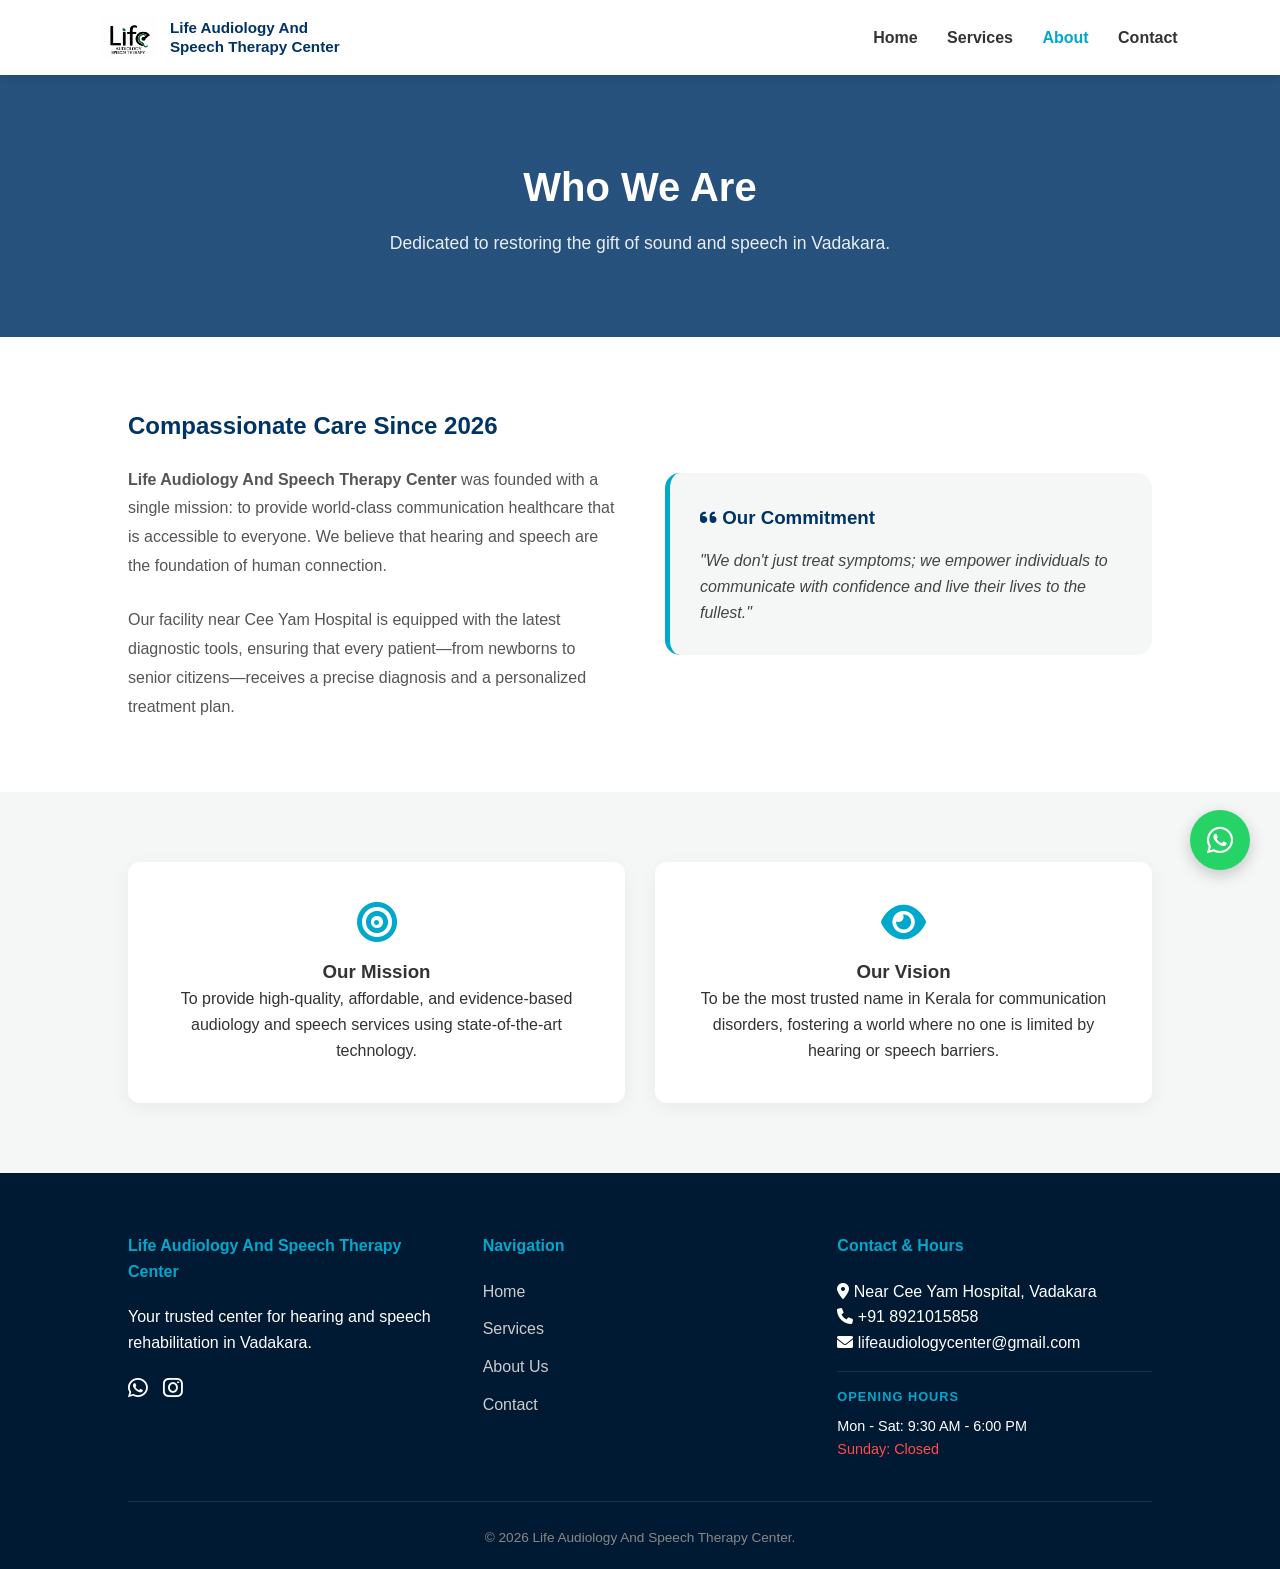
==== about.html @ 8e0909a3 "Update about.html" ====
<!DOCTYPE html>
<html lang="en">
<head>
    <meta charset="UTF-8">
    <meta name="viewport" content="width=device-width, initial-scale=1.0">
    <title>About Us | Life Audiology And Speech Therapy Center</title>
    
    <link rel="icon" type="image/png" href="favicon.png">
    <link rel="stylesheet" href="style.css">
    <link href="https://unpkg.com/aos@2.3.1/dist/aos.css" rel="stylesheet">
    <link rel="stylesheet" href="https://cdnjs.cloudflare.com/ajax/libs/font-awesome/6.0.0/css/all.min.css">
</head>
<body>

<nav>
    <a href="index.html" class="nav-logo">
        <img src="logo.png" alt="Logo" style="height: 45px;" onerror="this.style.display='none'">
        <span class="logo-text">Life Audiology And<br>Speech Therapy Center</span>
    </a>

    <!-- FIXED: Added Mobile Menu Toggle -->
    <div class="menu-toggle" id="mobile-menu">
        <i class="fas fa-bars"></i>
    </div>

    <!-- FIXED: Added id="nav-list" -->
    <div class="nav-links" id="nav-list">
        <a href="index.html">Home</a>
        <a href="services.html">Services</a>
        <a href="about.html" style="color:var(--secondary)">About</a>
        <a href="contact.html">Contact</a>
    </div>
</nav>

<!-- HERO HEADER -->
<header style="background: linear-gradient(rgba(0,51,102,0.85), rgba(0,51,102,0.85)), url('https://images.unsplash.com/photo-1579684385127-1ef15d508118?auto=format&fit=crop&q=80&w=1500'); background-size: cover; background-position: center; padding: 80px 10%; text-align: center; color: white;">
    <h1 data-aos="fade-down" style="font-size: 2.5rem; margin-bottom: 10px;">Who We Are</h1>
    <p data-aos="fade-up" style="opacity: 0.9; font-size: 1.1rem;">Dedicated to restoring the gift of sound and speech in Vadakara.</p>
</header>

<!-- OUR STORY SECTION -->
<section style="background: var(--white);">
    <div class="grid" style="align-items: center; gap: 50px;">
        <div data-aos="fade-right">
            <h2 style="color: var(--primary); margin-bottom: 20px;">Compassionate Care Since 2026</h2>
            <p style="line-height: 1.8; color: #555;"><strong>Life Audiology And Speech Therapy Center</strong> was founded with a single mission: to provide world-class communication healthcare that is accessible to everyone. We believe that hearing and speech are the foundation of human connection.</p>
            <br>
            <p style="line-height: 1.8; color: #555;">Our facility near Cee Yam Hospital is equipped with the latest diagnostic tools, ensuring that every patient—from newborns to senior citizens—receives a precise diagnosis and a personalized treatment plan.</p>
        </div>
        <div data-aos="fade-left" style="background: var(--light-bg); padding: 30px; border-radius: 15px; border-left: 5px solid var(--secondary);">
            <h3 style="margin-bottom: 15px; color: var(--primary);"><i class="fas fa-quote-left"></i> Our Commitment</h3>
            <p style="font-style: italic; color: #444;">"We don't just treat symptoms; we empower individuals to communicate with confidence and live their lives to the fullest."</p>
        </div>
    </div>
</section>

<!-- MISSION & VISION SECTION -->
<section style="background: var(--light-bg);">
    <div class="grid">
        <div class="card" data-aos="zoom-in" style="background: white;">
            <i class="fas fa-bullseye" style="font-size: 2.5rem; color: var(--secondary); margin-bottom: 15px;"></i>
            <h3>Our Mission</h3>
            <p>To provide high-quality, affordable, and evidence-based audiology and speech services using state-of-the-art technology.</p>
        </div>
        <div class="card" data-aos="zoom-in" data-aos-delay="200" style="background: white;">
            <i class="fas fa-eye" style="font-size: 2.5rem; color: var(--secondary); margin-bottom: 15px;"></i>
            <h3>Our Vision</h3>
            <p>To be the most trusted name in Kerala for communication disorders, fostering a world where no one is limited by hearing or speech barriers.</p>
        </div>
    </div>
</section>

<!-- THE UNIFIED FOOTER -->
<footer class="main-footer">
    <div class="footer-grid">
        <div class="footer-col">
            <h4>Life Audiology And Speech Therapy Center</h4>
            <p>Your trusted center for hearing and speech rehabilitation in Vadakara.</p>
            <div style="margin-top: 15px; display: flex; gap: 15px;">
                <a href="https://wa.me/918921015858" target="_blank" style="color:white; font-size: 1.4rem;"><i class="fab fa-whatsapp"></i></a>
                <a href="#" target="_blank" style="color:white; font-size: 1.4rem;"><i class="fab fa-instagram"></i></a>
            </div>
        </div>

        <div class="footer-col">
            <h4>Navigation</h4>
            <ul>
                <li><a href="index.html">Home</a></li>
                <li><a href="services.html">Services</a></li>
                <li><a href="about.html">About Us</a></li>
                <li><a href="contact.html">Contact</a></li>
            </ul>
        </div>

        <div class="footer-col">
            <h4>Contact & Hours</h4>
            <p><i class="fas fa-map-marker-alt"></i> Near Cee Yam Hospital, Vadakara</p>
            <!-- FIXED: Clickable Phone and Email -->
            <p><i class="fas fa-phone"></i> <a href="tel:+918921015858" style="color:inherit; text-decoration:none;">+91 8921015858</a></p>
            <p><i class="fas fa-envelope"></i> <a href="mailto:lifeaudiologycenter@gmail.com" style="color:inherit; text-decoration:none;">lifeaudiologycenter@gmail.com</a></p>
            
            <div style="margin-top: 15px; padding-top: 15px; border-top: 1px solid rgba(255,255,255,0.1);">
                <h5 style="color: var(--secondary); margin-bottom: 8px; text-transform: uppercase; font-size: 0.8rem; letter-spacing: 1px;">Opening Hours</h5>
                <p style="font-size: 0.9rem;">Mon - Sat: 9:30 AM - 6:00 PM</p>
                <p style="font-size: 0.9rem; color: #ff4d4d;">Sunday: Closed</p>
            </div>
        </div>
    </div>
    <div class="footer-bottom">
        <p>&copy; 2026 Life Audiology And Speech Therapy Center.</p>
    </div>
</footer>

<a href="https://wa.me/918921015858?text=Hello%20Life%20Audiology%2C%20I%20have%20a%20enquiry%20regarding%20your%20services%20in%20Vadakara.%20%E0%B4%B8%E0%B4%B9%E0%B4%BE%E0%B4%AF%E0%B4%82%20%E0%B4%B5%E0%B5%87%E0%B4%A3%E0%B4%AE%E0%B4%BE%E0%B4%AF%E0%B4%BF%E0%B4%B0%E0%B5%81%E0%B4%A8%E0%B5%8D%E0%B4%A8%E0%B5%81" class="wa-float" target="_blank">
    <i class="fab fa-whatsapp"></i>
</a>

<script src="https://unpkg.com/aos@2.3.1/dist/aos.js"></script>
<script>
    AOS.init({ duration: 1000, once: true });

    // MOBILE MENU SCRIPT
    const menuToggle = document.getElementById('mobile-menu');
    const navList = document.getElementById('nav-list');
    
    if(menuToggle) {
        menuToggle.addEventListener('click', () => {
            navList.classList.toggle('active');
            const icon = menuToggle.querySelector('i');
            icon.classList.toggle('fa-bars');
            icon.classList.toggle('fa-times');
        });
    }
</script>
</body>
</html>
---- style.css ----
/* --- VARIABLES --- */
:root {
    --primary: #003366;
    --secondary: #00a8cc;
    --accent: #25D366;
    --white: #ffffff;
    --text: #333;
    --light-bg: #f4f7f6;
}

/* --- RESET --- */
* { margin: 0; padding: 0; box-sizing: border-box; font-family: 'Segoe UI', sans-serif; }
body { color: var(--text); overflow-x: hidden; line-height: 1.6; }

/* --- NAVIGATION --- */
nav {
    display: flex;
    justify-content: space-between;
    align-items: center;
    padding: 15px 8%;
    background: white;
    position: sticky;
    top: 0;
    z-index: 1000;
    box-shadow: 0 2px 10px rgba(0,0,0,0.1);
}

.nav-logo {
    display: flex;
    align-items: center;
    gap: 12px;
    text-decoration: none !important; /* No underline */
    color: inherit;
}

.logo-text {
    color: var(--primary);
    font-weight: bold;
    font-size: 0.95rem;
    line-height: 1.2;
    text-decoration: none !important;
}

.nav-links a {
    text-decoration: none;
    color: var(--text);
    margin-left: 25px;
    font-weight: 600;
    transition: 0.3s;
}

.nav-links a:hover { color: var(--secondary); }

.menu-toggle { display: none; cursor: pointer; font-size: 1.5rem; color: var(--primary); }

/* --- TICKER --- */
.ticker-wrap { background: var(--primary); color: white; padding: 10px 0; overflow: hidden; }
.ticker-move { display: flex; animation: ticker 30s linear infinite; }
.ticker-item { padding: 0 40px; white-space: nowrap; font-size: 0.85rem; }
@keyframes ticker { 0% { transform: translateX(100%); } 100% { transform: translateX(-100%); } }

/* --- HERO SLIDER --- */
.slider-container { position: relative; width: 100%; height: 480px; overflow: hidden; background: #000; }
.slide { position: absolute; width: 100%; height: 100%; opacity: 0; transition: 1s; background-size: cover; background-position: center; display: flex; align-items: center; justify-content: center; text-align: center; color: white; }
.slide.active { opacity: 1; }
.slide-overlay { padding: 0 10%; }
.slide-overlay h1 { font-size: 2.5rem; margin-bottom: 15px; }

/* --- BUTTONS --- */
.btn { display: inline-block; padding: 12px 28px; background: var(--secondary); color: white; text-decoration: none; border-radius: 5px; font-weight: bold; margin-top: 20px; transition: 0.3s; }
.btn-wa { background: var(--accent); }
.btn:hover { transform: scale(1.05); }

/* --- STATS BAR --- */
.stats-bar { display: flex; justify-content: space-around; padding: 40px 10%; background: var(--primary); color: white; text-align: center; }
.stat-item h2 { color: var(--secondary); font-size: 2rem; margin-bottom: 5px; }

/* --- TITLES (THE CENTER FIX) --- */
section { padding: 70px 10%; }

.section-title {
    text-align: center; /* Centers text */
    margin-bottom: 50px;
    width: 100%;
}

.underline {
    width: 60px;
    height: 4px;
    background: var(--secondary);
    margin: 10px auto 0; /* Centers the bar */
}

/* --- GRID & CARDS --- */
.grid { display: grid; grid-template-columns: repeat(auto-fit, minmax(280px, 1fr)); gap: 30px; }
.card { background: white; padding: 40px 30px; text-align: center; border-radius: 12px; box-shadow: 0 5px 20px rgba(0,0,0,0.05); transition: 0.3s; }
.card:hover { transform: translateY(-10px); }
.card i { font-size: 2.5rem; color: var(--secondary); margin-bottom: 20px; }

/* --- STEP NUMBERS --- */
.step-number {
    background: var(--secondary);
    color: white;
    width: 50px;
    height: 50px;
    border-radius: 50%;
    margin: 0 auto 20px;
    display: flex;
    align-items: center;
    justify-content: center;
    font-weight: bold;
    font-size: 1.2rem;
}

/* --- FOOTER --- */
.main-footer { background: #001a33; color: white; padding: 60px 10% 20px; }
.footer-grid { display: grid; grid-template-columns: repeat(auto-fit, minmax(200px, 1fr)); gap: 40px; }
.footer-col h4 { color: var(--secondary); margin-bottom: 20px; }
.footer-col ul { list-style: none; }
.footer-col ul li { margin-bottom: 12px; }
.footer-col a { color: #ccc; text-decoration: none; transition: 0.3s; }
.footer-col a:hover { color: white; padding-left: 5px; }
.footer-bottom { text-align: center; border-top: 1px solid rgba(255,255,255,0.1); padding-top: 25px; margin-top: 40px; font-size: 0.85rem; color: #888; }

/* --- WA FLOAT --- */
.wa-float { position: fixed; bottom: 30px; right: 30px; background: var(--accent); color: white; width: 60px; height: 60px; border-radius: 50%; display: flex; align-items: center; justify-content: center; font-size: 30px; z-index: 2000; text-decoration: none; box-shadow: 0 5px 15px rgba(0,0,0,0.2); transition: 0.3s; }
.wa-float:hover { transform: scale(1.1); }

/* --- MOBILE RESPONSIVE --- */
@media (max-width: 768px) {
    nav { padding: 15px 5%; }
    .logo-text { font-size: 0.75rem; }
    .menu-toggle { display: block; }
    .nav-links {
        display: none;
        position: absolute;
        top: 100%;
        left: 0;
        width: 100%;
        background: white;
        flex-direction: column;
        padding: 20px 0;
        box-shadow: 0 5px 10px rgba(0,0,0,0.1);
    }
    .nav-links.active { display: flex; }
    .nav-links a { margin: 15px 0; width: 100%; text-align: center; }
    .slider-container { height: 380px; }
    .slide-overlay h1 { font-size: 1.8rem; }
    .stats-bar { flex-direction: column; gap: 25px; }
    section { padding: 50px 5%; }
}
/* General button spacing in the Hero section */
.hero-btns {
    display: flex;
    gap: 15px;
    justify-content: center;
    margin-top: 25px;
    flex-wrap: wrap; /* Keeps it mobile-friendly */
}

/* Make the WhatsApp button stand out with its brand color */
.btn-wa {
    background-color: #25D366 !important;
    color: white !important;
    border: none;
    display: inline-flex;
    align-items: center;
    gap: 8px;
}

.btn-wa:hover {
    background-color: #128C7E !important;
    transform: translateY(-3px);
}

/* Make the Services button look slightly different (Outline or Primary) */
.btn-services {
    background-color: transparent;
    border: 2px solid white;
    color: white;
}

.btn-services:hover {
    background-color: white;
    color: var(--primary);
}

/* --- BUTTON STYLES --- */

/* The Transparent 'Ghost' Button */
.btn-outline {
    background: transparent !important;
    border: 2px solid #ffffff !important;
    color: #ffffff !important;
    font-weight: 600;
    transition: all 0.3s ease;
}

.btn-outline:hover {
    background: #ffffff !important;
    color: var(--primary) !important; /* Changes text to your dark blue theme color */
    transform: translateY(-3px);
}

/* The Solid WhatsApp Button */
.btn-wa {
    background-color: #25D366 !important;
    border: 2px solid #25D366 !important;
    color: white !important;
    box-shadow: 0 4px 15px rgba(37, 211, 102, 0.3);
}

.btn-wa:hover {
    background-color: #128C7E !important;
    border-color: #128C7E !important;
    transform: translateY(-3px);
}

/* Fix for mobile stacking */
@media (max-width: 600px) {
    .hero-btns {
        flex-direction: column;
        align-items: center;
    }
    .hero-btns .btn {
        width: 80%;
        text-align: center;
    }
}
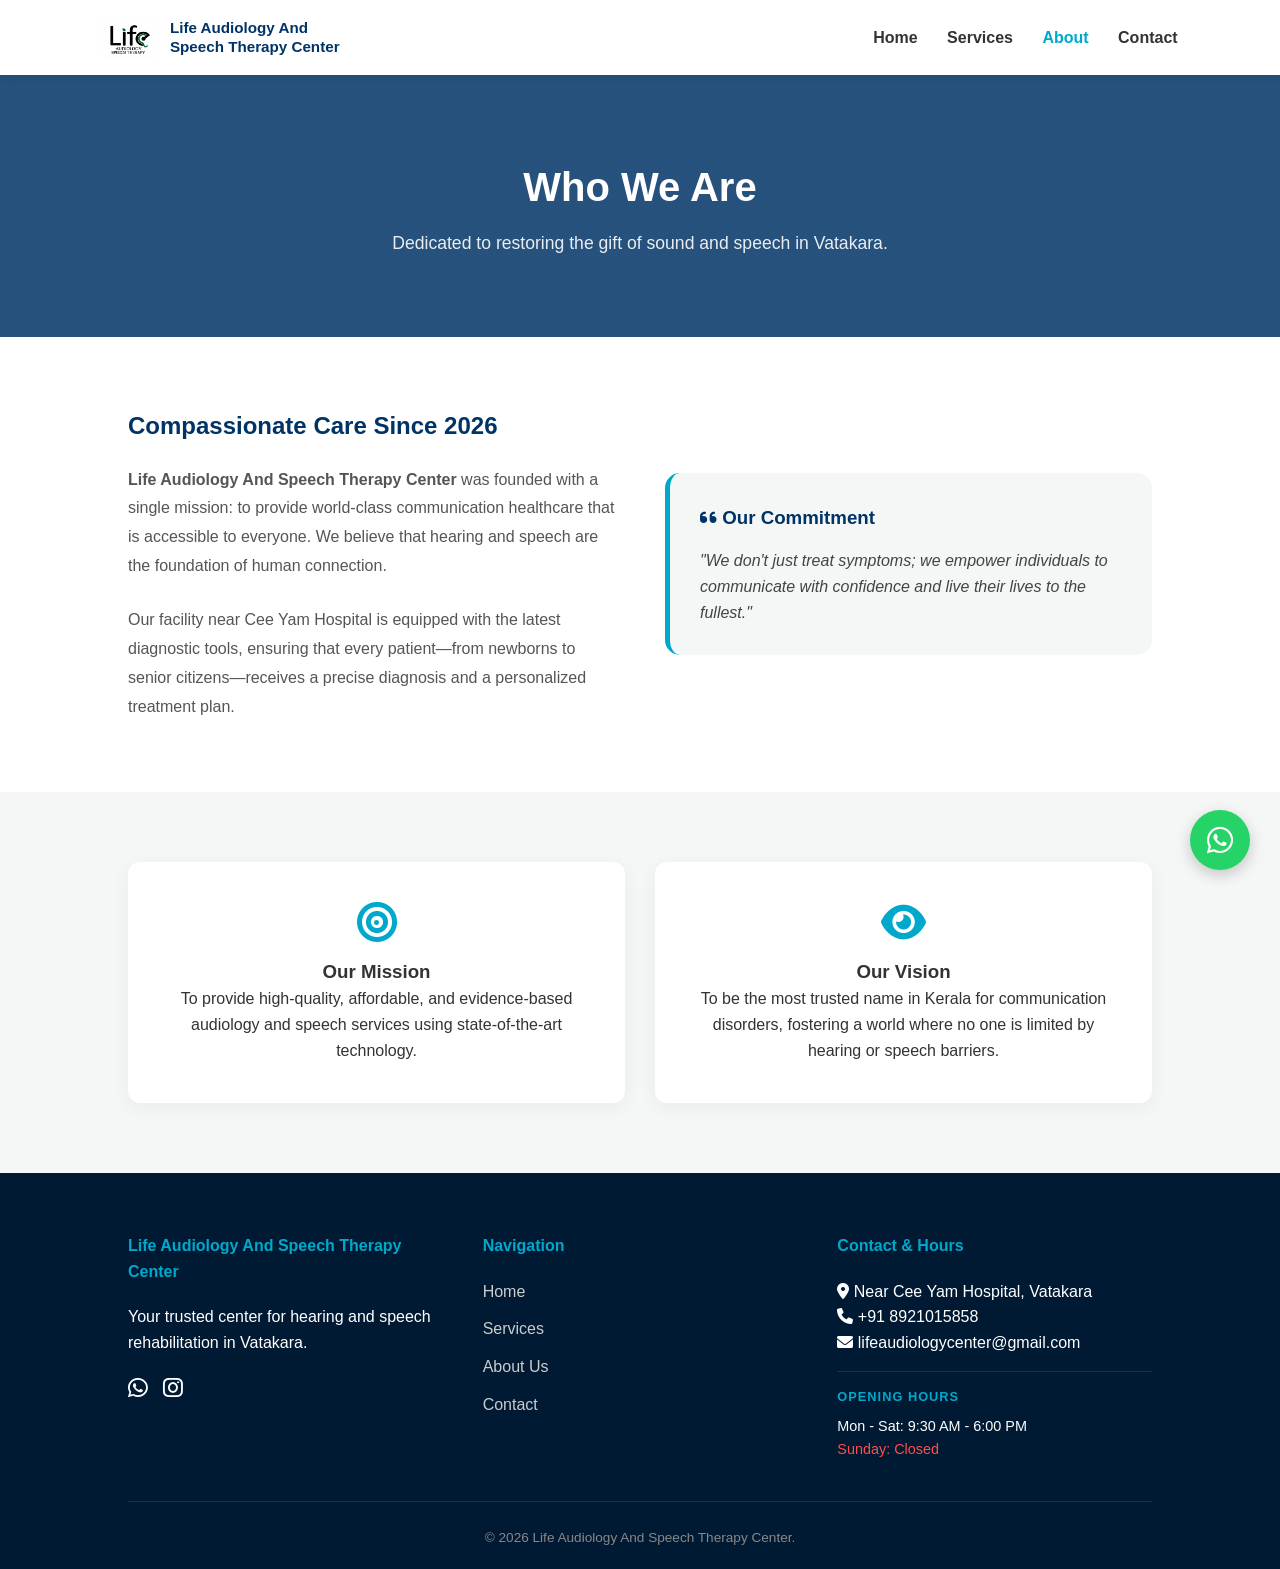
==== commit 9865d5cc: "Update about.html" ====
--- a/about.html
+++ b/about.html
@@ -35,7 +35,7 @@
 <!-- HERO HEADER -->
 <header style="background: linear-gradient(rgba(0,51,102,0.85), rgba(0,51,102,0.85)), url('https://images.unsplash.com/photo-1579684385127-1ef15d508118?auto=format&fit=crop&q=80&w=1500'); background-size: cover; background-position: center; padding: 80px 10%; text-align: center; color: white;">
     <h1 data-aos="fade-down" style="font-size: 2.5rem; margin-bottom: 10px;">Who We Are</h1>
-    <p data-aos="fade-up" style="opacity: 0.9; font-size: 1.1rem;">Dedicated to restoring the gift of sound and speech in Vadakara.</p>
+    <p data-aos="fade-up" style="opacity: 0.9; font-size: 1.1rem;">Dedicated to restoring the gift of sound and speech in Vatakara.</p>
 </header>
 
 <!-- OUR STORY SECTION -->
@@ -75,7 +75,7 @@
     <div class="footer-grid">
         <div class="footer-col">
             <h4>Life Audiology And Speech Therapy Center</h4>
-            <p>Your trusted center for hearing and speech rehabilitation in Vadakara.</p>
+            <p>Your trusted center for hearing and speech rehabilitation in Vatakara.</p>
             <div style="margin-top: 15px; display: flex; gap: 15px;">
                 <a href="https://wa.me/918921015858" target="_blank" style="color:white; font-size: 1.4rem;"><i class="fab fa-whatsapp"></i></a>
                 <a href="#" target="_blank" style="color:white; font-size: 1.4rem;"><i class="fab fa-instagram"></i></a>
@@ -94,7 +94,7 @@
 
         <div class="footer-col">
             <h4>Contact & Hours</h4>
-            <p><i class="fas fa-map-marker-alt"></i> Near Cee Yam Hospital, Vadakara</p>
+            <p><i class="fas fa-map-marker-alt"></i> Near Cee Yam Hospital, Vatakara</p>
             <!-- FIXED: Clickable Phone and Email -->
             <p><i class="fas fa-phone"></i> <a href="tel:+918921015858" style="color:inherit; text-decoration:none;">+91 8921015858</a></p>
             <p><i class="fas fa-envelope"></i> <a href="mailto:lifeaudiologycenter@gmail.com" style="color:inherit; text-decoration:none;">lifeaudiologycenter@gmail.com</a></p>
@@ -111,7 +111,7 @@
     </div>
 </footer>
 
-<a href="https://wa.me/918921015858?text=Hello%20Life%20Audiology%2C%20I%20have%20a%20enquiry%20regarding%20your%20services%20in%20Vadakara.%20%E0%B4%B8%E0%B4%B9%E0%B4%BE%E0%B4%AF%E0%B4%82%20%E0%B4%B5%E0%B5%87%E0%B4%A3%E0%B4%AE%E0%B4%BE%E0%B4%AF%E0%B4%BF%E0%B4%B0%E0%B5%81%E0%B4%A8%E0%B5%8D%E0%B4%A8%E0%B5%81" class="wa-float" target="_blank">
+<a href="https://wa.me/918921015858?text=Hello%20Life%20Audiology%21%20I%27m%20interested%20in%20your%20services%20in%20Vatakara.%20Please%20let%20me%20know%20how%20I%20can%20book%20an%20appointment.%0A%0A*Name:*%20%0A*Service:*%20" class="wa-float" target="_blank">
     <i class="fab fa-whatsapp"></i>
 </a>
 
--- a/style.css
+++ b/style.css
@@ -227,3 +227,184 @@
         text-align: center;
     }
 }
+
+/* Ensure the ticker container doesn't collapse */
+.ticker-wrap {
+    overflow: hidden;
+    white-space: nowrap;
+    width: 100%;
+}
+
+.ticker {
+    display: inline-block;
+    padding-left: 100%; /* Initial offset */
+    animation: ticker-move 30s linear infinite;
+}
+
+@keyframes ticker-move {
+    0% { transform: translateX(0); }
+    100% { transform: translateX(-100%); }
+}
+
+/* IMPORTANT: Fix the timer width so it doesn't "stutter" the animation */
+#opening-countdown {
+    display: inline-block;
+    min-width: 140px; /* Fixed width keeps the scroll smooth */
+    font-family: 'Courier New', monospace; /* Monospaced numbers are more stable */
+    text-align: left;
+}
+
+/*Adding banner styling */
+/* --- THE MAIN TOP BAR --- */
+.top-announcement-bar {
+    display: flex;
+    background: #003366; /* Your Dark Blue */
+    color: white;
+    align-items: center;
+    overflow: hidden;
+    width: 100%;
+    z-index: 1001;
+}
+
+/* --- THE STATIC BOX (Countdown) --- */
+.static-countdown {
+    background: #f39c12; /* Gold/Orange */
+    padding: 10px 20px;
+    font-weight: bold;
+    white-space: nowrap;
+    z-index: 20;
+    box-shadow: 5px 0 10px rgba(0,0,0,0.3);
+    font-size: 14px;
+    display: flex;
+    justify-content: center;
+    align-items: center;
+}
+
+/* --- THE TICKER AREA --- */
+.ticker-wrap {
+    flex: 1;
+    overflow: hidden;
+    white-space: nowrap;
+    display: flex;
+    align-items: center;
+}
+
+.ticker {
+    display: inline-block;
+    padding-left: 100%; /* Start off-screen */
+    animation: ticker-move 25s linear infinite;
+}
+
+.ticker-item {
+    padding-right: 60px;
+    display: inline-block;
+}
+
+/* --- ANIMATION --- */
+@keyframes ticker-move {
+    0% { transform: translate3d(0, 0, 0); }
+    100% { transform: translate3d(-100%, 0, 0); }
+}
+
+/* --- THE FIX FOR LAPTOP vs MOBILE --- */
+
+/* LAPTOP VIEW */
+@media (min-width: 769px) {
+    .top-announcement-bar {
+        height: 45px;
+        justify-content: center; /* Centers the whole bar content */
+    }
+}
+
+/* MOBILE VIEW (The "Stack" Fix) */
+@media (max-width: 768px) {
+    .top-announcement-bar {
+        flex-direction: column; /* Stack Countdown on top of Ticker */
+        height: auto; /* Let it grow to fit both lines */
+    }
+
+    .static-countdown {
+        width: 100%; /* Take full width on mobile */
+        padding: 5px 0;
+        border-bottom: 1px solid rgba(255,255,255,0.2);
+    }
+
+    .ticker-wrap {
+        width: 100%;
+        height: 30px; /* Give the ticker its own row */
+    }
+
+    .ticker {
+        animation: ticker-move 15s linear infinite; /* Faster scroll for smaller screen */
+    }
+}
+
+
+/* --- SERVICES PAGE MOBILE & ZOOM FIX --- */
+
+/* 1. Prevent Horizontal Scrolling */
+html, body {
+    max-width: 100%;
+    overflow-x: hidden;
+}
+
+/* 2. Fix the Navigation for Services Page */
+@media (max-width: 768px) {
+    .menu-toggle {
+        display: block !important; /* Shows the hamburger icon */
+        padding: 10px;
+        z-index: 1001;
+    }
+
+    .nav-links {
+        display: none; /* Hide links by default on mobile */
+        position: absolute;
+        top: 100%;
+        left: 0;
+        width: 100%;
+        background: white;
+        flex-direction: column;
+        box-shadow: 0 10px 15px rgba(0,0,0,0.1);
+        padding: 20px 0;
+    }
+
+    .nav-links.active {
+        display: flex !important; /* Show links when menu is clicked */
+    }
+
+    .nav-links a {
+        margin: 10px 0;
+        text-align: center;
+        width: 100%;
+    }
+
+    /* 3. Stack the Service Cards vertically on Mobile */
+    .grid {
+        display: flex !important;
+        flex-direction: column !important;
+        gap: 20px !important;
+        padding: 0 5%;
+    }
+
+    .card {
+        width: 100% !important;
+        margin-bottom: 10px;
+    }
+
+    /* 4. Fix Hero Header Text on Mobile */
+    header h1 {
+        font-size: 1.8rem !important;
+    }
+}
+
+/* 5. Zoom-Out Stability (Keep content centered on huge screens) */
+section, .footer-grid, header {
+    max-width: 1400px;
+    margin-left: auto !important;
+    margin-right: auto !important;
+}
+
+
+
+
+
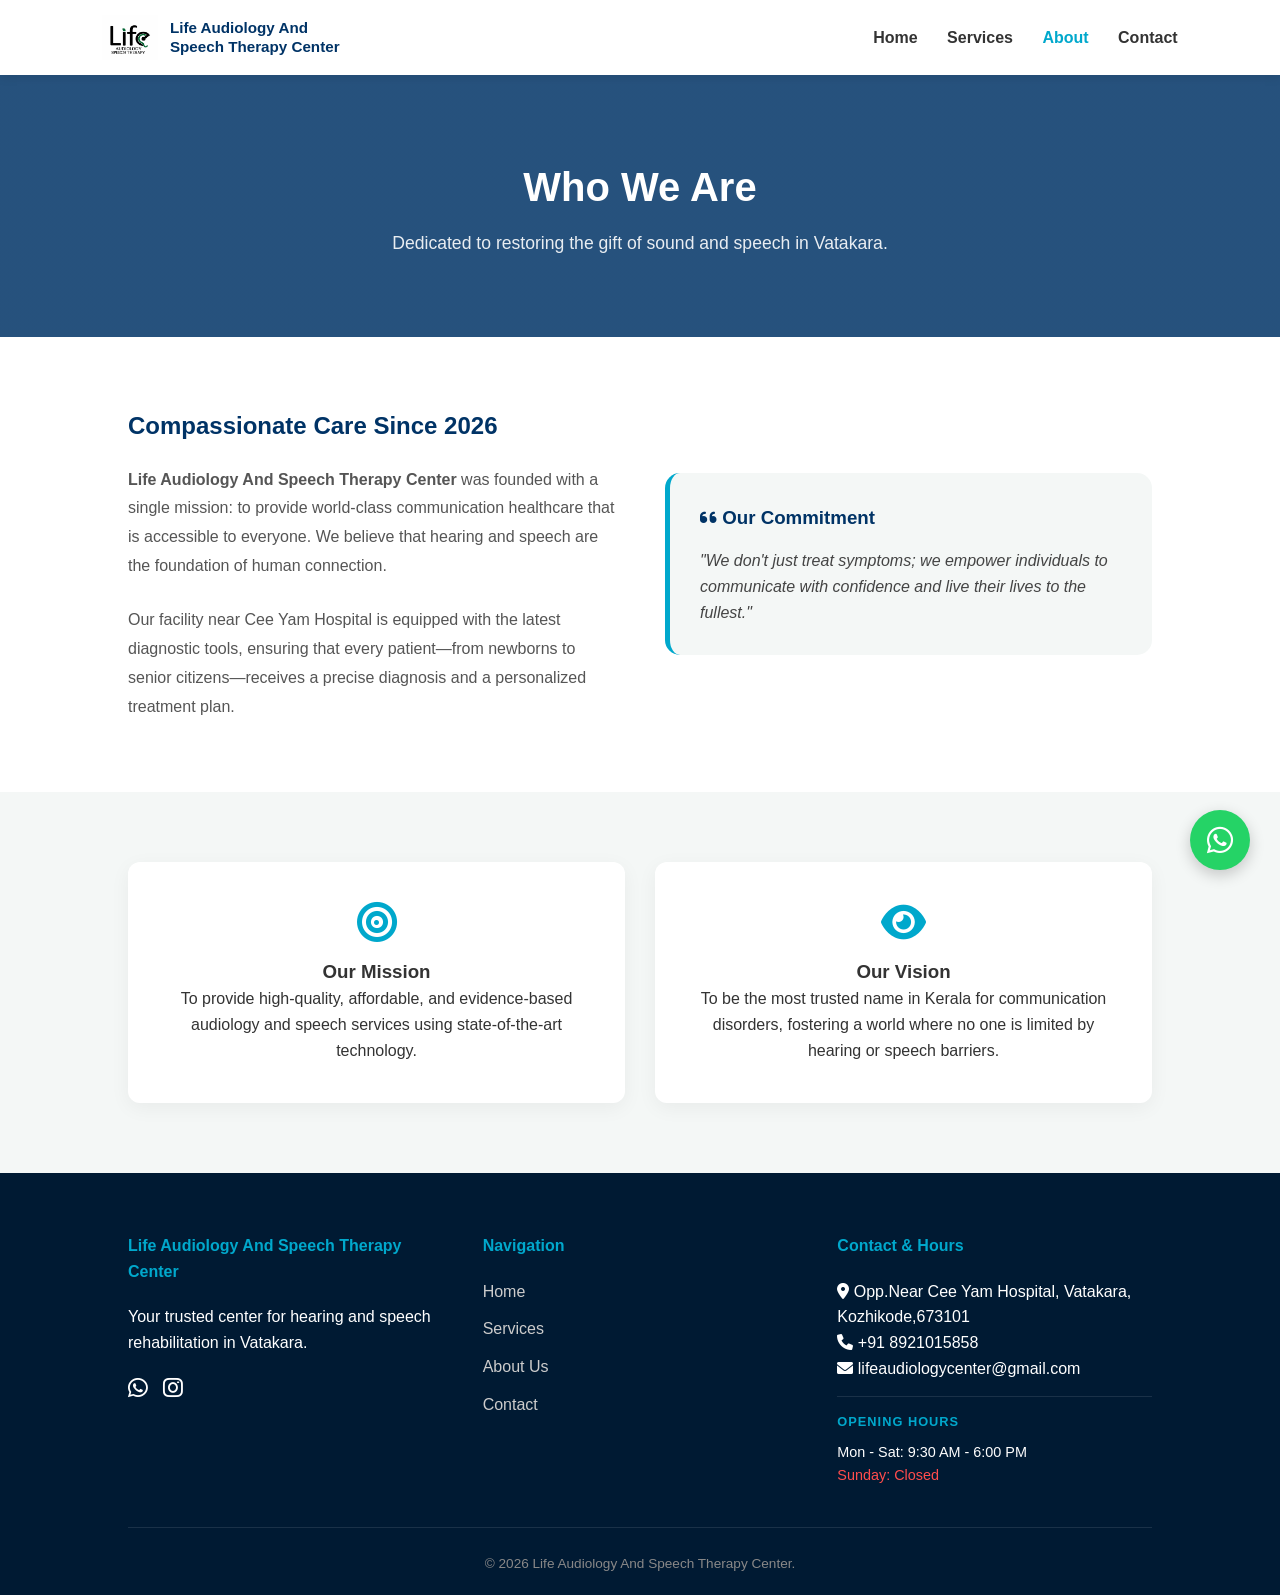
==== commit 0a25d2f5: "Update about.html" ====
--- a/about.html
+++ b/about.html
@@ -94,7 +94,7 @@
 
         <div class="footer-col">
             <h4>Contact & Hours</h4>
-            <p><i class="fas fa-map-marker-alt"></i> Near Cee Yam Hospital, Vatakara</p>
+            <p><i class="fas fa-map-marker-alt"></i> Opp.Near Cee Yam Hospital, Vatakara, Kozhikode,673101</p>
             <!-- FIXED: Clickable Phone and Email -->
             <p><i class="fas fa-phone"></i> <a href="tel:+918921015858" style="color:inherit; text-decoration:none;">+91 8921015858</a></p>
             <p><i class="fas fa-envelope"></i> <a href="mailto:lifeaudiologycenter@gmail.com" style="color:inherit; text-decoration:none;">lifeaudiologycenter@gmail.com</a></p>
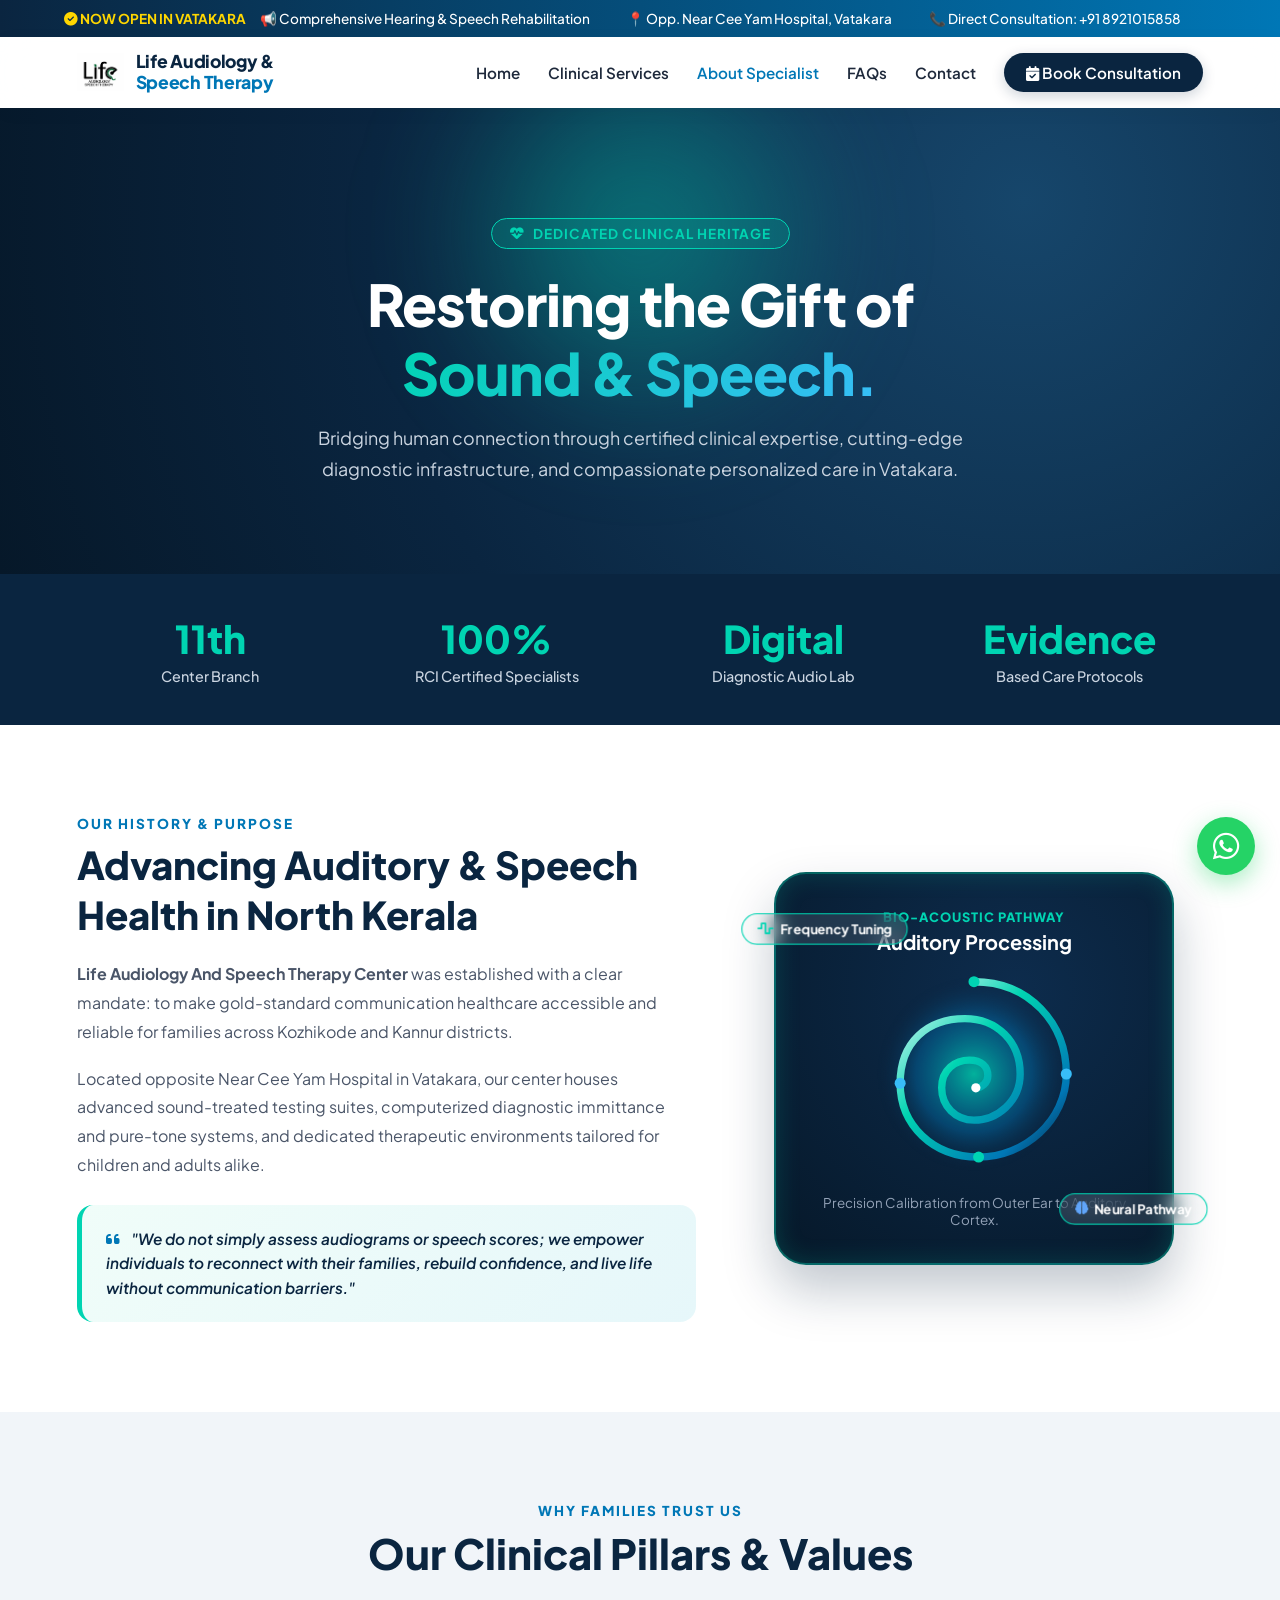
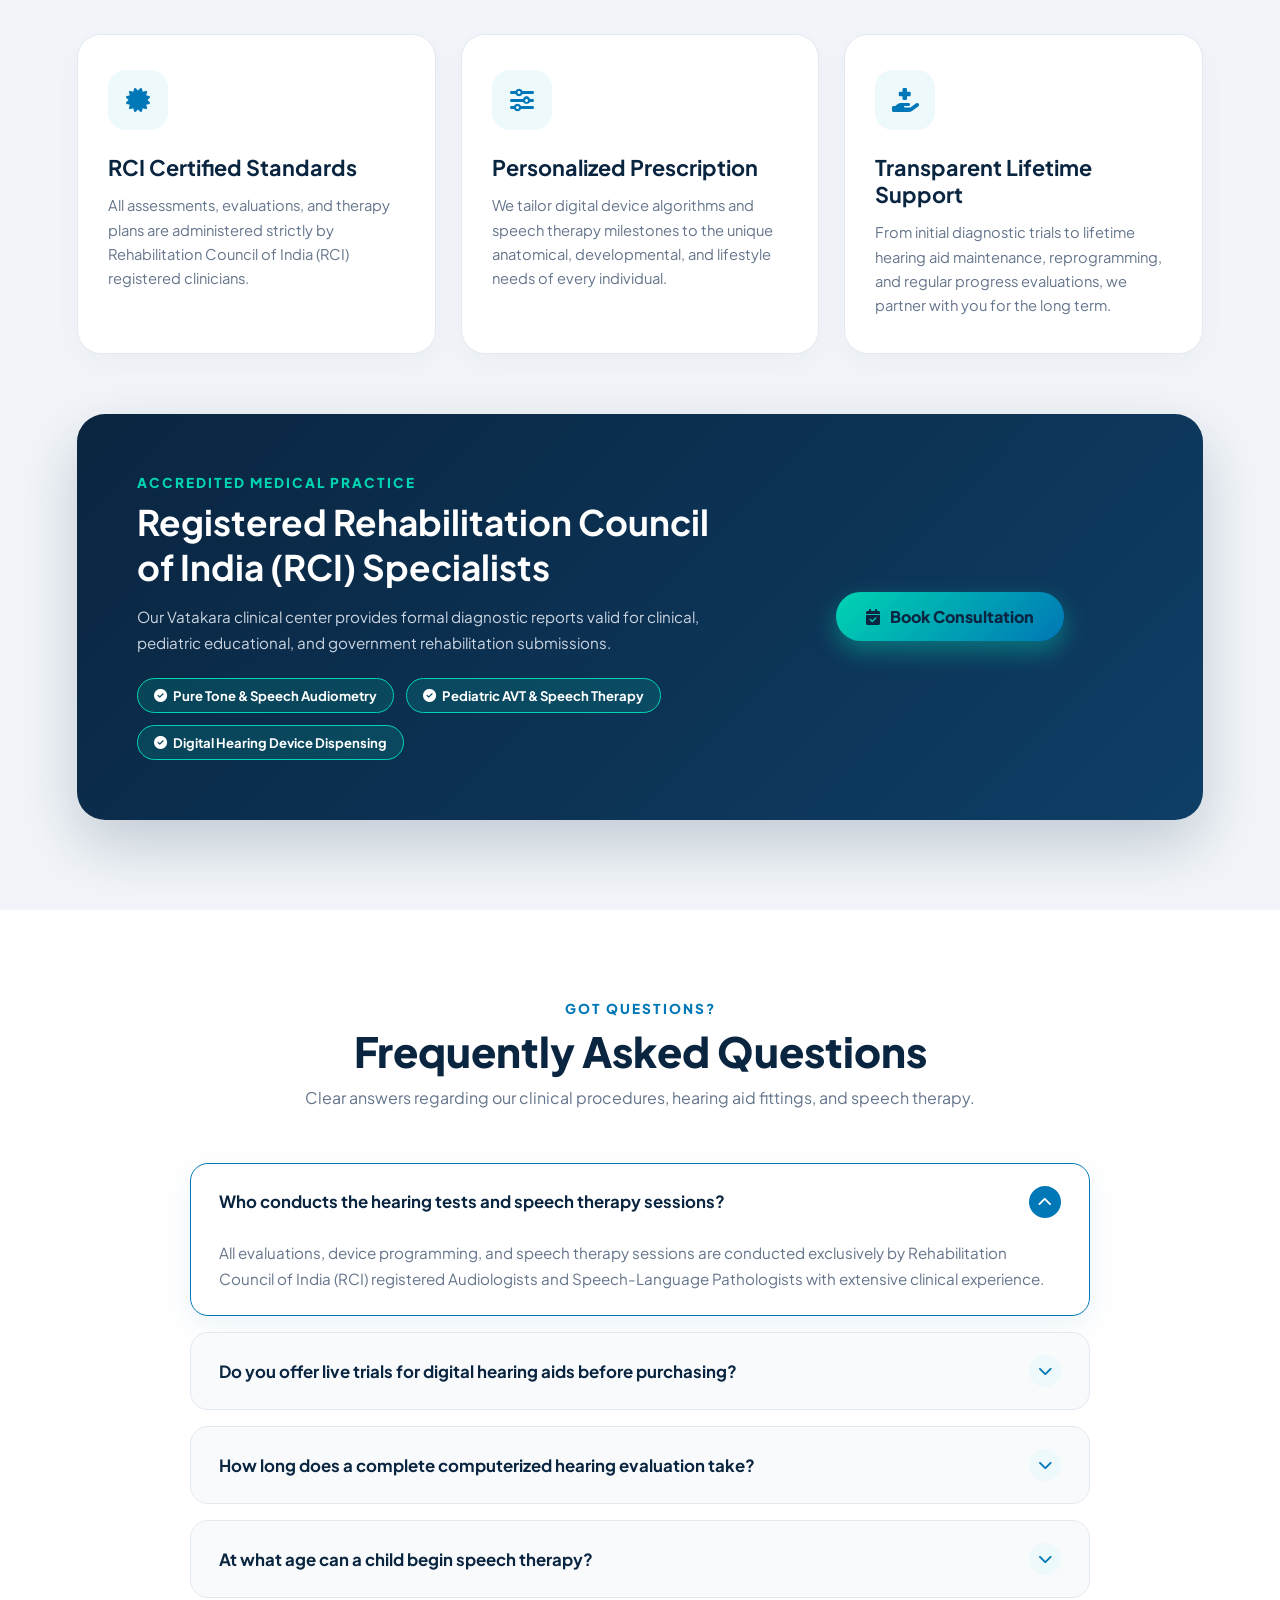
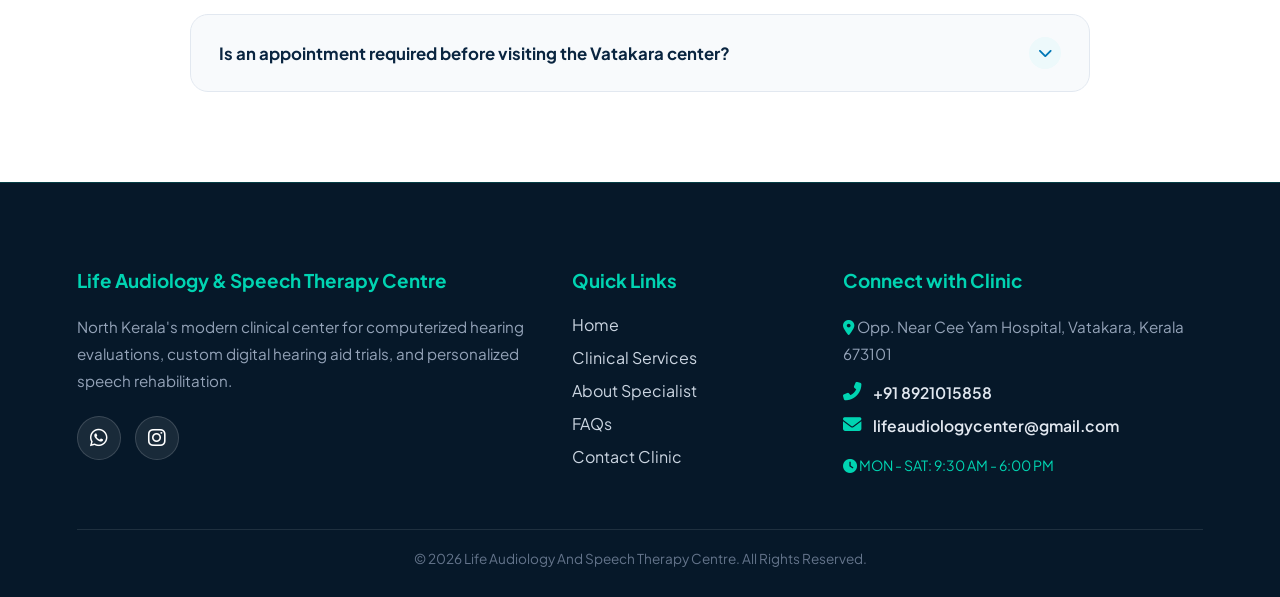
==== commit 9a9ba34f: "Update about.html" ====
--- a/about.html
+++ b/about.html
@@ -3,134 +3,1146 @@
 <head>
     <meta charset="UTF-8">
     <meta name="viewport" content="width=device-width, initial-scale=1.0">
-    <title>About Us | Life Audiology And Speech Therapy Center</title>
-    
+
+    <!-- Primary SEO Meta Tags -->
+    <title>About Us & FAQs | Life Audiology & Speech Therapy Centre Vatakara</title>
+    <meta name="description" content="Learn about Life Audiology near Cee Yam Hospital, Vatakara. RCI-certified specialists, state-of-the-art diagnostic labs, digital hearing aid trials, and pediatric speech therapy.">
+    <meta name="keywords" content="About Life Audiology Vatakara, Audiologist in Vatakara, Speech Therapist Vatakara, RCI Certified Audiologist Kozhikode, Hearing Aid Center Cee Yam Hospital">
+    <meta name="robots" content="index, follow">
+    <link rel="canonical" href="https://yourdomain.com/about.html">
+
+    <!-- Open Graph / WhatsApp / Social Share Tags -->
+    <meta property="og:type" content="website">
+    <meta property="og:url" content="https://yourdomain.com/about.html">
+    <meta property="og:title" content="About Life Audiology & Speech Therapy Centre | Vatakara">
+    <meta property="og:description" content="RCI-certified audiologists and speech-language pathologists providing trusted communication healthcare in North Kerala.">
+    <meta property="og:image" content="https://yourdomain.com/logo.png">
+
     <link rel="icon" type="image/png" href="favicon.png">
-    <link rel="stylesheet" href="style.css">
     <link href="https://unpkg.com/aos@2.3.1/dist/aos.css" rel="stylesheet">
-    <link rel="stylesheet" href="https://cdnjs.cloudflare.com/ajax/libs/font-awesome/6.0.0/css/all.min.css">
+    <link rel="stylesheet" href="https://cdnjs.cloudflare.com/ajax/libs/font-awesome/6.4.0/css/all.min.css">
+
+    <!-- Google Typography -->
+    <link rel="preconnect" href="https://fonts.googleapis.com">
+    <link rel="preconnect" href="https://fonts.gstatic.com" crossorigin>
+    <link href="https://fonts.googleapis.com/css2?family=Plus+Jakarta+Sans:wght@400;500;600;700;800&family=Baloo+Chettan+2:wght@600;700;800&family=Chilanka&display=swap" rel="stylesheet">
+
+    <!-- GOOGLE SCHEMA STRUCTURED DATA (FAQ & MEDICAL CLINIC) -->
+    <script type="application/ld+json">
+    {
+      "@context": "https://schema.org",
+      "@type": "FAQPage",
+      "mainEntity": [
+        {
+          "@type": "Question",
+          "name": "Who conducts the hearing tests and speech therapy sessions?",
+          "acceptedAnswer": {
+            "@type": "Answer",
+            "text": "All evaluations and therapies are conducted by Rehabilitation Council of India (RCI) registered Audiologists and Speech-Language Pathologists with specialized clinical training."
+          }
+        },
+        {
+          "@type": "Question",
+          "name": "Do you offer live trials for digital hearing aids before purchasing?",
+          "acceptedAnswer": {
+            "@type": "Answer",
+            "text": "Yes, we provide live trial fittings for leading global hearing aid brands including Phonak, Oticon, Signia, GN ReSound, and Rexton programmed to your specific audiogram."
+          }
+        },
+        {
+          "@type": "Question",
+          "name": "At what age can a child begin speech therapy?",
+          "acceptedAnswer": {
+            "@type": "Answer",
+            "text": "Early intervention can begin as early as 18 months if speech delays or communication clarity concerns are identified."
+          }
+        },
+        {
+          "@type": "Question",
+          "name": "How long does a complete computerized hearing evaluation take?",
+          "acceptedAnswer": {
+            "@type": "Answer",
+            "text": "A comprehensive hearing evaluation including Pure Tone Audiometry, Speech Audiometry, and Immittance testing typically takes 30 to 45 minutes."
+          }
+        },
+        {
+          "@type": "Question",
+          "name": "Is an appointment required before visiting the Vatakara center?",
+          "acceptedAnswer": {
+            "@type": "Answer",
+            "text": "While walk-ins are welcomed, booking a prior appointment via phone or WhatsApp (+91 8921015858) is recommended to ensure immediate consultation with minimum waiting time."
+          }
+        }
+      ]
+    }
+    </script>
+
+    <style>
+        :root {
+            --primary: #0A2540;
+            --primary-dark: #061829;
+            --accent: #00D4B2;
+            --accent-glow: rgba(0, 212, 178, 0.45);
+            --secondary: #0077B6;
+            --bg-glass: rgba(255, 255, 255, 0.88);
+            --border-glass: rgba(255, 255, 255, 0.45);
+            --text-dark: #1E293B;
+            --text-muted: #64748B;
+        }
+
+        * {
+            margin: 0;
+            padding: 0;
+            box-sizing: border-box;
+            scroll-behavior: smooth;
+        }
+
+        body {
+            font-family: 'Plus Jakarta Sans', sans-serif;
+            background: #F8FAFC;
+            color: var(--text-dark);
+            overflow-x: hidden;
+        }
+
+        /* --- TICKER ANNOUNCEMENT --- */
+        .top-announcement-bar {
+            background: linear-gradient(90deg, #0A2540, #0077B6);
+            color: #ffffff;
+            padding: 10px 5%;
+            font-size: 0.85rem;
+            display: flex;
+            justify-content: space-between;
+            align-items: center;
+        }
+
+        .ticker-wrap {
+            overflow: hidden;
+            white-space: nowrap;
+        }
+
+        .ticker {
+            display: inline-block;
+            animation: tickerSlide 26s linear infinite;
+        }
+
+        .ticker-item {
+            margin-right: 35px;
+            font-weight: 500;
+        }
+
+        @keyframes tickerSlide {
+            0% { transform: translateX(100%); }
+            100% { transform: translateX(-100%); }
+        }
+
+        /* --- NAVIGATION --- */
+        nav {
+            position: sticky;
+            top: 0;
+            z-index: 1000;
+            background: var(--bg-glass);
+            backdrop-filter: blur(16px);
+            -webkit-backdrop-filter: blur(16px);
+            border-bottom: 1px solid var(--border-glass);
+            padding: 14px 6%;
+            display: flex;
+            justify-content: space-between;
+            align-items: center;
+            box-shadow: 0 4px 20px rgba(0,0,0,0.03);
+        }
+
+        .nav-logo {
+            display: flex;
+            align-items: center;
+            gap: 12px;
+            text-decoration: none;
+        }
+
+        .logo-text {
+            font-weight: 800;
+            color: var(--primary);
+            font-size: 1.1rem;
+            line-height: 1.2;
+            letter-spacing: -0.3px;
+        }
+
+        .logo-text span {
+            color: var(--secondary);
+        }
+
+        .nav-links {
+            display: flex;
+            gap: 28px;
+            align-items: center;
+        }
+
+        .nav-links a {
+            text-decoration: none;
+            color: var(--text-dark);
+            font-weight: 600;
+            font-size: 0.95rem;
+            transition: color 0.2s;
+        }
+
+        .nav-links a:hover, .nav-links a.active {
+            color: var(--secondary);
+        }
+
+        .btn-nav {
+            background: var(--primary);
+            color: #ffffff !important;
+            padding: 10px 22px;
+            border-radius: 50px;
+            box-shadow: 0 4px 14px rgba(10, 37, 64, 0.2);
+            transition: all 0.3s ease !important;
+        }
+
+        .btn-nav:hover {
+            transform: translateY(-2px);
+            background: var(--secondary);
+        }
+
+        .menu-toggle {
+            display: none;
+            font-size: 1.4rem;
+            color: var(--primary);
+            cursor: pointer;
+        }
+
+        /* --- HERO HEADER --- */
+        .about-hero {
+            background: radial-gradient(circle at 80% 20%, #16466B 0%, #0A2540 60%, #061829 100%);
+            padding: clamp(70px, 9vw, 110px) 6% clamp(60px, 8vw, 90px);
+            color: #ffffff;
+            text-align: center;
+            position: relative;
+            overflow: hidden;
+        }
+
+        .header-glow-blob {
+            position: absolute;
+            width: 450px;
+            height: 450px;
+            background: radial-gradient(circle, var(--accent-glow) 0%, rgba(0,0,0,0) 70%);
+            top: -100px;
+            left: 50%;
+            transform: translateX(-50%);
+            filter: blur(50px);
+            pointer-events: none;
+        }
+
+        .header-tag {
+            display: inline-flex;
+            align-items: center;
+            gap: 8px;
+            background: rgba(0, 212, 178, 0.15);
+            border: 1px solid var(--accent);
+            color: var(--accent);
+            padding: 6px 18px;
+            border-radius: 30px;
+            font-size: 0.85rem;
+            font-weight: 700;
+            letter-spacing: 1px;
+            text-transform: uppercase;
+            margin-bottom: 20px;
+        }
+
+        .about-hero h1 {
+            font-size: clamp(2.2rem, 4.5vw, 3.8rem);
+            font-weight: 800;
+            line-height: 1.2;
+            margin-bottom: 16px;
+            letter-spacing: -1px;
+        }
+
+        .about-hero h1 span {
+            background: linear-gradient(135deg, #00D4B2, #38BDF8);
+            -webkit-background-clip: text;
+            -webkit-text-fill-color: transparent;
+        }
+
+        .about-hero p {
+            font-size: clamp(1rem, 1.4vw, 1.2rem);
+            color: #CBD5E1;
+            max-width: 680px;
+            margin: 0 auto;
+            line-height: 1.7;
+        }
+
+        /* --- STATS STRIP --- */
+        .stats-strip {
+            background: var(--primary);
+            color: #ffffff;
+            padding: 40px 6%;
+            display: grid;
+            grid-template-columns: repeat(4, 1fr);
+            gap: 20px;
+            text-align: center;
+        }
+
+        .stat-box h3 {
+            font-size: 2.4rem;
+            font-weight: 800;
+            color: var(--accent);
+            margin-bottom: 4px;
+        }
+
+        .stat-box p {
+            font-size: 0.9rem;
+            color: #CBD5E1;
+            font-weight: 500;
+        }
+
+        /* --- SECTION WRAPPERS --- */
+        .section-wrap {
+            padding: 90px 6%;
+            max-width: 1300px;
+            margin: 0 auto;
+        }
+
+        .section-header {
+            text-align: center;
+            max-width: 700px;
+            margin: 0 auto 55px auto;
+        }
+
+        .section-tag {
+            color: var(--secondary);
+            font-weight: 800;
+            font-size: 0.85rem;
+            text-transform: uppercase;
+            letter-spacing: 2px;
+            margin-bottom: 8px;
+            display: block;
+        }
+
+        .section-heading {
+            font-size: clamp(2rem, 3.5vw, 2.6rem);
+            color: var(--primary);
+            font-weight: 800;
+            line-height: 1.25;
+        }
+
+        /* --- OUR STORY & 3D BIO-ACOUSTIC STAGE --- */
+        .story-section {
+            background: #ffffff;
+        }
+
+        .story-grid {
+            display: grid;
+            grid-template-columns: 1.15fr 0.85fr;
+            align-items: center;
+            gap: 50px;
+        }
+
+        .story-text h2 {
+            font-size: clamp(1.8rem, 3vw, 2.4rem);
+            color: var(--primary);
+            font-weight: 800;
+            line-height: 1.3;
+            margin-bottom: 20px;
+        }
+
+        .story-text p {
+            color: #4A5568;
+            font-size: 1rem;
+            line-height: 1.8;
+            margin-bottom: 18px;
+        }
+
+        .commitment-card {
+            background: linear-gradient(135deg, #F0FDF9 0%, #E6F7FA 100%);
+            border-left: 5px solid var(--accent);
+            border-radius: 16px;
+            padding: 22px 24px;
+            margin-top: 25px;
+        }
+
+        .commitment-card p {
+            font-size: 0.96rem;
+            color: var(--primary);
+            font-weight: 600;
+            font-style: italic;
+            margin-bottom: 0;
+            line-height: 1.6;
+        }
+
+        .ear-3d-stage {
+            perspective: 1200px;
+            display: flex;
+            align-items: center;
+            justify-content: center;
+            min-height: 420px;
+            cursor: pointer;
+        }
+
+        .ear-3d-card {
+            width: 100%;
+            max-width: 400px;
+            background: radial-gradient(circle at 60% 30%, #0D2C4D 0%, #061829 100%);
+            border-radius: 32px;
+            padding: 35px 25px;
+            text-align: center;
+            transform-style: preserve-3d;
+            box-shadow: 0 25px 50px rgba(10, 37, 64, 0.25), inset 0 0 25px rgba(0, 212, 178, 0.2);
+            border: 2px solid rgba(0, 212, 178, 0.4);
+            transition: transform 0.15s ease-out;
+            position: relative;
+        }
+
+        .cochlea-carrier {
+            width: 100%;
+            height: 240px;
+            display: flex;
+            align-items: center;
+            justify-content: center;
+            animation: cochleaPulse 4s ease-in-out infinite alternate;
+        }
+
+        @keyframes cochleaPulse {
+            0% { transform: translateZ(30px) scale(0.98); }
+            100% { transform: translateZ(50px) scale(1.04); }
+        }
+
+        .bio-chip {
+            position: absolute;
+            background: rgba(255, 255, 255, 0.1);
+            backdrop-filter: blur(10px);
+            border: 1px solid var(--accent);
+            padding: 6px 14px;
+            border-radius: 20px;
+            font-size: 0.78rem;
+            font-weight: 700;
+            color: #ffffff;
+            display: flex;
+            align-items: center;
+            gap: 6px;
+            transform: translateZ(60px);
+        }
+
+        .bc-1 { top: 12%; left: -6%; }
+        .bc-2 { bottom: 12%; right: -6%; }
+
+        /* --- PILLARS & CREDENTIALS --- */
+        .pillars-section {
+            background: #F1F5F9;
+        }
+
+        .pillars-grid {
+            display: grid;
+            grid-template-columns: repeat(3, 1fr);
+            gap: 25px;
+        }
+
+        .pillar-card {
+            background: #ffffff;
+            border-radius: 24px;
+            padding: 35px 30px;
+            border: 1.5px solid #E2E8F0;
+            box-shadow: 0 10px 30px rgba(0, 0, 0, 0.03);
+            transition: all 0.35s cubic-bezier(0.34, 1.56, 0.64, 1);
+            display: flex;
+            flex-direction: column;
+            justify-content: space-between;
+        }
+
+        .pillar-card:hover {
+            transform: translateY(-8px);
+            border-color: rgba(0, 212, 178, 0.5);
+            box-shadow: 0 20px 40px rgba(0, 119, 182, 0.1);
+        }
+
+        .pillar-icon-box {
+            width: 60px;
+            height: 60px;
+            border-radius: 18px;
+            background: #EDF9FB;
+            color: var(--secondary);
+            font-size: 1.5rem;
+            display: flex;
+            align-items: center;
+            justify-content: center;
+            margin-bottom: 24px;
+            transition: 0.3s;
+        }
+
+        .pillar-card:hover .pillar-icon-box {
+            background: var(--secondary);
+            color: #ffffff;
+            transform: scale(1.1) rotate(6deg);
+        }
+
+        .pillar-card h3 {
+            font-size: 1.35rem;
+            color: var(--primary);
+            font-weight: 700;
+            margin-bottom: 12px;
+        }
+
+        .pillar-card p {
+            font-size: 0.92rem;
+            color: var(--text-muted);
+            line-height: 1.65;
+        }
+
+        /* ============================================================ */
+        /* --- FAQ ACCORDION SECTION STYLING --- */
+        /* ============================================================ */
+        .faq-section {
+            background: #ffffff;
+        }
+
+        .faq-accordion-wrap {
+            max-width: 900px;
+            margin: 0 auto;
+            display: flex;
+            flex-direction: column;
+            gap: 16px;
+        }
+
+        .faq-item {
+            background: #F8FAFC;
+            border: 1.5px solid #E2E8F0;
+            border-radius: 18px;
+            overflow: hidden;
+            transition: all 0.3s ease;
+        }
+
+        .faq-item.active {
+            border-color: var(--secondary);
+            background: #ffffff;
+            box-shadow: 0 10px 30px rgba(0, 119, 182, 0.08);
+        }
+
+        .faq-header {
+            padding: 22px 28px;
+            display: flex;
+            justify-content: space-between;
+            align-items: center;
+            cursor: pointer;
+            user-select: none;
+            gap: 15px;
+        }
+
+        .faq-header h3 {
+            font-size: 1.05rem;
+            font-weight: 700;
+            color: var(--primary);
+            line-height: 1.4;
+        }
+
+        .faq-toggle-icon {
+            width: 32px;
+            height: 32px;
+            border-radius: 50%;
+            background: #EDF9FB;
+            color: var(--secondary);
+            display: flex;
+            align-items: center;
+            justify-content: center;
+            font-size: 0.9rem;
+            flex-shrink: 0;
+            transition: transform 0.3s, background 0.3s, color 0.3s;
+        }
+
+        .faq-item.active .faq-toggle-icon {
+            transform: rotate(180deg);
+            background: var(--secondary);
+            color: #ffffff;
+        }
+
+        .faq-body {
+            max-height: 0;
+            overflow: hidden;
+            transition: max-height 0.4s cubic-bezier(0, 1, 0, 1), padding 0.3s ease;
+            padding: 0 28px;
+        }
+
+        .faq-item.active .faq-body {
+            max-height: 500px; /* Expands smoothly */
+            padding: 0 28px 24px 28px;
+        }
+
+        .faq-body p {
+            color: var(--text-muted);
+            font-size: 0.95rem;
+            line-height: 1.7;
+        }
+
+        .credentials-banner {
+            background: linear-gradient(135deg, #0A2540 0%, #0E3E66 100%);
+            border-radius: 28px;
+            padding: clamp(35px, 6vw, 60px);
+            color: #ffffff;
+            display: grid;
+            grid-template-columns: 1.2fr 0.8fr;
+            align-items: center;
+            gap: 40px;
+            box-shadow: 0 25px 60px rgba(10, 37, 64, 0.2);
+            margin-top: 60px;
+        }
+
+        .credentials-banner h3 {
+            font-size: clamp(1.6rem, 2.8vw, 2.2rem);
+            line-height: 1.3;
+            margin-bottom: 14px;
+        }
+
+        .credentials-banner p {
+            color: #CBD5E1;
+            font-size: 0.95rem;
+            line-height: 1.7;
+            margin-bottom: 22px;
+        }
+
+        .cred-tags-row {
+            display: flex;
+            gap: 12px;
+            flex-wrap: wrap;
+        }
+
+        .cred-tag {
+            background: rgba(0, 212, 178, 0.15);
+            border: 1px solid var(--accent);
+            color: #ffffff;
+            padding: 8px 16px;
+            border-radius: 20px;
+            font-size: 0.82rem;
+            font-weight: 700;
+            display: inline-flex;
+            align-items: center;
+            gap: 6px;
+        }
+
+        .btn-primary-glow {
+            background: linear-gradient(135deg, #00D4B2 0%, #0077B6 100%);
+            color: var(--primary);
+            font-weight: 800;
+            padding: 14px 30px;
+            border-radius: 50px;
+            text-decoration: none;
+            display: inline-flex;
+            align-items: center;
+            gap: 10px;
+            box-shadow: 0 10px 25px rgba(0, 212, 178, 0.4);
+            transition: all 0.3s ease;
+            width: fit-content;
+        }
+
+        .btn-primary-glow:hover {
+            transform: translateY(-3px);
+            box-shadow: 0 14px 30px rgba(0, 212, 178, 0.6);
+        }
+
+        /* --- BORDERLESS SMART REDIRECTION FOOTER --- */
+        footer {
+            background: var(--primary-dark);
+            color: #ffffff;
+            padding: 85px 6% 30px;
+            border-top: 1px solid rgba(0, 212, 178, 0.2);
+        }
+
+        .footer-grid {
+            display: grid;
+            grid-template-columns: 2fr 1fr 1.6fr;
+            gap: 45px;
+            margin-bottom: 50px;
+        }
+
+        .footer-col h4 {
+            font-size: 1.18rem;
+            margin-bottom: 22px;
+            color: var(--accent);
+        }
+
+        .footer-col p {
+            color: #94A3B8;
+            font-size: 0.95rem;
+            line-height: 1.75;
+        }
+
+        .clean-contact-links {
+            margin-top: 15px;
+            display: flex;
+            flex-direction: column;
+            gap: 14px;
+        }
+
+        .clean-contact-item {
+            display: inline-flex;
+            align-items: center;
+            gap: 12px;
+            color: #E2E8F0;
+            text-decoration: none;
+            font-size: 0.98rem;
+            font-weight: 600;
+            transition: all 0.25s ease;
+            width: fit-content;
+        }
+
+        .clean-contact-item i {
+            color: var(--accent);
+            font-size: 1.15rem;
+            transition: transform 0.25s, color 0.25s;
+        }
+
+        .clean-contact-item:hover {
+            color: var(--accent);
+            transform: translateX(5px);
+        }
+
+        .clean-contact-item:hover i {
+            color: #ffffff;
+            transform: scale(1.2);
+        }
+
+        .social-connector-row {
+            display: flex;
+            gap: 14px;
+            margin-top: 22px;
+        }
+
+        .social-btn {
+            width: 44px;
+            height: 44px;
+            border-radius: 50%;
+            background: rgba(255, 255, 255, 0.08);
+            border: 1px solid rgba(255, 255, 255, 0.15);
+            display: flex;
+            align-items: center;
+            justify-content: center;
+            color: #ffffff;
+            text-decoration: none;
+            font-size: 1.25rem;
+            transition: all 0.3s ease;
+        }
+
+        .social-btn.wa:hover {
+            background: #25D366;
+            color: #ffffff;
+            border-color: #25D366;
+            transform: translateY(-4px);
+            box-shadow: 0 6px 20px rgba(37, 211, 102, 0.4);
+        }
+
+        .social-btn.insta:hover {
+            background: radial-gradient(circle at 30% 107%, #fdf497 0%, #fdf497 5%, #fd5949 45%,#d6249f 60%,#285AEB 90%);
+            color: #ffffff;
+            border-color: transparent;
+            transform: translateY(-4px);
+            box-shadow: 0 6px 20px rgba(214, 36, 159, 0.4);
+        }
+
+        .footer-links {
+            list-style: none;
+        }
+
+        .footer-links li {
+            margin-bottom: 12px;
+        }
+
+        .footer-links a {
+            color: #CBD5E1;
+            text-decoration: none;
+            transition: color 0.2s, padding-left 0.2s;
+            display: inline-block;
+        }
+
+        .footer-links a:hover {
+            color: var(--accent);
+            padding-left: 6px;
+        }
+
+        .wa-float {
+            position: fixed;
+            bottom: 25px;
+            right: 25px;
+            background: #25D366;
+            color: #fff;
+            width: 58px;
+            height: 58px;
+            border-radius: 50%;
+            display: flex;
+            align-items: center;
+            justify-content: center;
+            font-size: 1.9rem;
+            box-shadow: 0 8px 25px rgba(37, 211, 102, 0.4);
+            z-index: 9990;
+            text-decoration: none;
+            transition: transform 0.3s;
+        }
+
+        .wa-float:hover {
+            transform: scale(1.12);
+        }
+
+        @media (max-width: 992px) {
+            .story-grid, .credentials-banner { grid-template-columns: 1fr; text-align: center; }
+            .pillars-grid { grid-template-columns: 1fr; }
+            .stats-strip { grid-template-columns: repeat(2, 1fr); }
+            .cred-tags-row { justify-content: center; }
+            .btn-primary-glow { margin: 0 auto; }
+            .footer-grid { grid-template-columns: 1fr; }
+            .nav-links { display: none; }
+            .menu-toggle { display: block; }
+        }
+    </style>
 </head>
 <body>
 
+<!-- TOP ANNOUNCEMENT TICKER -->
+<div class="top-announcement-bar">
+    <div style="font-weight: 700; color: #FFD700;">
+        <i class="fas fa-check-circle"></i> NOW OPEN IN VATAKARA
+    </div>
+    <div class="ticker-wrap">
+        <div class="ticker">
+            <span class="ticker-item">📢 Comprehensive Hearing & Speech Rehabilitation</span>
+            <span class="ticker-item">📍 Opp. Near Cee Yam Hospital, Vatakara</span>
+            <span class="ticker-item">📞 Direct Consultation: +91 8921015858</span>
+        </div>
+    </div>
+</div>
+
+<!-- NAVIGATION -->
 <nav>
     <a href="index.html" class="nav-logo">
-        <img src="logo.png" alt="Logo" style="height: 45px;" onerror="this.style.display='none'">
-        <span class="logo-text">Life Audiology And<br>Speech Therapy Center</span>
+        <img src="logo.png" alt="Logo" style="height: 38px;" onerror="this.style.display='none'">
+        <div class="logo-text">Life Audiology &<br><span>Speech Therapy</span></div>
     </a>
 
-    <!-- FIXED: Added Mobile Menu Toggle -->
-    <div class="menu-toggle" id="mobile-menu">
-        <i class="fas fa-bars"></i>
-    </div>
-
-    <!-- FIXED: Added id="nav-list" -->
+    <div class="menu-toggle" id="mobile-menu"><i class="fas fa-bars"></i></div>
+
     <div class="nav-links" id="nav-list">
         <a href="index.html">Home</a>
-        <a href="services.html">Services</a>
-        <a href="about.html" style="color:var(--secondary)">About</a>
+        <a href="services.html">Clinical Services</a>
+        <a href="about.html" class="active" style="color: var(--secondary);">About Specialist</a>
+        <a href="#faq">FAQs</a>
         <a href="contact.html">Contact</a>
+        <a href="https://wa.me/918921015858?text=Hello%20Life%20Audiology!%20I%20would%20like%20to%20book%20an%20appointment." class="btn-nav" target="_blank">
+            <i class="fas fa-calendar-check"></i> Book Consultation
+        </a>
     </div>
 </nav>
 
 <!-- HERO HEADER -->
-<header style="background: linear-gradient(rgba(0,51,102,0.85), rgba(0,51,102,0.85)), url('https://images.unsplash.com/photo-1579684385127-1ef15d508118?auto=format&fit=crop&q=80&w=1500'); background-size: cover; background-position: center; padding: 80px 10%; text-align: center; color: white;">
-    <h1 data-aos="fade-down" style="font-size: 2.5rem; margin-bottom: 10px;">Who We Are</h1>
-    <p data-aos="fade-up" style="opacity: 0.9; font-size: 1.1rem;">Dedicated to restoring the gift of sound and speech in Vatakara.</p>
+<header class="about-hero">
+    <div class="header-glow-blob"></div>
+    <div data-aos="fade-up">
+        <div class="header-tag">
+            <i class="fas fa-heart-pulse"></i> Dedicated Clinical Heritage
+        </div>
+        <h1>Restoring the Gift of<br><span>Sound & Speech.</span></h1>
+        <p>Bridging human connection through certified clinical expertise, cutting-edge diagnostic infrastructure, and compassionate personalized care in Vatakara.</p>
+    </div>
 </header>
 
-<!-- OUR STORY SECTION -->
-<section style="background: var(--white);">
-    <div class="grid" style="align-items: center; gap: 50px;">
-        <div data-aos="fade-right">
-            <h2 style="color: var(--primary); margin-bottom: 20px;">Compassionate Care Since 2026</h2>
-            <p style="line-height: 1.8; color: #555;"><strong>Life Audiology And Speech Therapy Center</strong> was founded with a single mission: to provide world-class communication healthcare that is accessible to everyone. We believe that hearing and speech are the foundation of human connection.</p>
-            <br>
-            <p style="line-height: 1.8; color: #555;">Our facility near Cee Yam Hospital is equipped with the latest diagnostic tools, ensuring that every patient—from newborns to senior citizens—receives a precise diagnosis and a personalized treatment plan.</p>
-        </div>
-        <div data-aos="fade-left" style="background: var(--light-bg); padding: 30px; border-radius: 15px; border-left: 5px solid var(--secondary);">
-            <h3 style="margin-bottom: 15px; color: var(--primary);"><i class="fas fa-quote-left"></i> Our Commitment</h3>
-            <p style="font-style: italic; color: #444;">"We don't just treat symptoms; we empower individuals to communicate with confidence and live their lives to the fullest."</p>
+<!-- STATS STRIP -->
+<div class="stats-strip">
+    <div class="stat-box" data-aos="fade-up"><h3>11th</h3><p>Center Branch</p></div>
+    <div class="stat-box" data-aos="fade-up" data-aos-delay="100"><h3>100%</h3><p>RCI Certified Specialists</p></div>
+    <div class="stat-box" data-aos="fade-up" data-aos-delay="200"><h3>Digital</h3><p>Diagnostic Audio Lab</p></div>
+    <div class="stat-box" data-aos="fade-up" data-aos-delay="300"><h3>Evidence</h3><p>Based Care Protocols</p></div>
+</div>
+
+<!-- ============================================================ -->
+<!-- OUR STORY & 3D BIO-ACOUSTIC VISUALIZER -->
+<!-- ============================================================ -->
+<section class="section-wrap story-section">
+    <div class="story-grid">
+        <div class="story-text" data-aos="fade-right">
+            <span class="section-tag">Our History & Purpose</span>
+            <h2>Advancing Auditory & Speech Health in North Kerala</h2>
+            <p>
+                <strong>Life Audiology And Speech Therapy Center</strong> was established with a clear mandate: to make gold-standard communication healthcare accessible and reliable for families across Kozhikode and Kannur districts.
+            </p>
+            <p>
+                Located opposite Near Cee Yam Hospital in Vatakara, our center houses advanced sound-treated testing suites, computerized diagnostic immittance and pure-tone systems, and dedicated therapeutic environments tailored for children and adults alike.
+            </p>
+            <div class="commitment-card">
+                <p>
+                    <i class="fas fa-quote-left" style="color: var(--secondary); margin-right: 8px;"></i>
+                    "We do not simply assess audiograms or speech scores; we empower individuals to reconnect with their families, rebuild confidence, and live life without communication barriers."
+                </p>
+            </div>
+        </div>
+
+        <!-- 3D Cochlea / Acoustic Pathway Interactive Stage -->
+        <div class="ear-3d-stage" id="cochleaStage" data-aos="zoom-in">
+            <div class="ear-3d-card" id="cochleaCard">
+                <div class="bio-chip bc-1"><i class="fas fa-wave-square" style="color: var(--accent);"></i> Frequency Tuning</div>
+                <div class="bio-chip bc-2"><i class="fas fa-brain" style="color: #60A5FA;"></i> Neural Pathway</div>
+
+                <div style="font-size: 0.8rem; color: var(--accent); font-weight: 800; text-transform: uppercase; letter-spacing: 1px;">Bio-Acoustic Pathway</div>
+                <h4 style="font-size: 1.25rem; color: #ffffff; margin-top: 4px;">Auditory Processing</h4>
+
+                <div class="cochlea-carrier">
+                    <svg viewBox="0 0 260 260" fill="none" xmlns="http://www.w3.org/2000/svg" style="width: 100%; height: 100%;">
+                        <defs>
+                            <radialGradient id="bioGlow" cx="50%" cy="50%" r="50%">
+                                <stop offset="0%" stop-color="#00D4B2" stop-opacity="0.8" />
+                                <stop offset="60%" stop-color="#0077B6" stop-opacity="0.4" />
+                                <stop offset="100%" stop-color="#0A2540" stop-opacity="0" />
+                            </radialGradient>
+                            <linearGradient id="spiralGold" x1="0%" y1="0%" x2="100%" y2="100%">
+                                <stop offset="0%" stop-color="#FFFFFF" />
+                                <stop offset="40%" stop-color="#00D4B2" />
+                                <stop offset="80%" stop-color="#0077B6" />
+                                <stop offset="100%" stop-color="#0A2540" />
+                            </linearGradient>
+                        </defs>
+                        <circle cx="130" cy="130" r="105" fill="url(#bioGlow)" />
+                        <path d="M130 30 C190 30, 230 75, 230 130 C230 180, 185 220, 135 220 C85 220, 50 185, 50 140 C50 95, 80 70, 120 70 C155 70, 180 95, 180 130 C180 160, 155 180, 130 180 C110 180, 95 165, 95 145 C95 125, 110 115, 125 115 C138 115, 145 122, 145 132 C145 140, 138 145, 132 145" stroke="url(#spiralGold)" stroke-width="8" stroke-linecap="round" fill="none" />
+                        <circle cx="130" cy="30" r="6" fill="#00D4B2" />
+                        <circle cx="230" cy="130" r="6" fill="#38BDF8" />
+                        <circle cx="135" cy="220" r="6" fill="#00D4B2" />
+                        <circle cx="50" cy="140" r="6" fill="#38BDF8" />
+                        <circle cx="132" cy="145" r="5" fill="#FFFFFF" />
+                    </svg>
+                </div>
+
+                <div style="font-size: 0.84rem; color: #94A3B8;">Precision Calibration from Outer Ear to Auditory Cortex.</div>
+            </div>
         </div>
     </div>
 </section>
 
-<!-- MISSION & VISION SECTION -->
-<section style="background: var(--light-bg);">
-    <div class="grid">
-        <div class="card" data-aos="zoom-in" style="background: white;">
-            <i class="fas fa-bullseye" style="font-size: 2.5rem; color: var(--secondary); margin-bottom: 15px;"></i>
-            <h3>Our Mission</h3>
-            <p>To provide high-quality, affordable, and evidence-based audiology and speech services using state-of-the-art technology.</p>
-        </div>
-        <div class="card" data-aos="zoom-in" data-aos-delay="200" style="background: white;">
-            <i class="fas fa-eye" style="font-size: 2.5rem; color: var(--secondary); margin-bottom: 15px;"></i>
-            <h3>Our Vision</h3>
-            <p>To be the most trusted name in Kerala for communication disorders, fostering a world where no one is limited by hearing or speech barriers.</p>
+<!-- CLINICAL PILLARS -->
+<section class="section-wrap pillars-section">
+    <div class="section-header" data-aos="fade-up">
+        <span class="section-tag">Why Families Trust Us</span>
+        <h2 class="section-heading">Our Clinical Pillars & Values</h2>
+    </div>
+
+    <div class="pillars-grid">
+        <div class="pillar-card" data-aos="fade-up">
+            <div>
+                <div class="pillar-icon-box"><i class="fas fa-certificate"></i></div>
+                <h3>RCI Certified Standards</h3>
+                <p>All assessments, evaluations, and therapy plans are administered strictly by Rehabilitation Council of India (RCI) registered clinicians.</p>
+            </div>
+        </div>
+
+        <div class="pillar-card" data-aos="fade-up" data-aos-delay="100">
+            <div>
+                <div class="pillar-icon-box"><i class="fas fa-sliders"></i></div>
+                <h3>Personalized Prescription</h3>
+                <p>We tailor digital device algorithms and speech therapy milestones to the unique anatomical, developmental, and lifestyle needs of every individual.</p>
+            </div>
+        </div>
+
+        <div class="pillar-card" data-aos="fade-up" data-aos-delay="200">
+            <div>
+                <div class="pillar-icon-box"><i class="fas fa-hand-holding-medical"></i></div>
+                <h3>Transparent Lifetime Support</h3>
+                <p>From initial diagnostic trials to lifetime hearing aid maintenance, reprogramming, and regular progress evaluations, we partner with you for the long term.</p>
+            </div>
+        </div>
+    </div>
+
+    <!-- RCI CERTIFICATION & APPOINTMENT BANNER -->
+    <div class="credentials-banner" data-aos="zoom-in">
+        <div>
+            <span class="section-tag" style="color: var(--accent);">Accredited Medical Practice</span>
+            <h3>Registered Rehabilitation Council of India (RCI) Specialists</h3>
+            <p>Our Vatakara clinical center provides formal diagnostic reports valid for clinical, pediatric educational, and government rehabilitation submissions.</p>
+            <div class="cred-tags-row">
+                <span class="cred-tag"><i class="fas fa-check-circle"></i> Pure Tone & Speech Audiometry</span>
+                <span class="cred-tag"><i class="fas fa-check-circle"></i> Pediatric AVT & Speech Therapy</span>
+                <span class="cred-tag"><i class="fas fa-check-circle"></i> Digital Hearing Device Dispensing</span>
+            </div>
+        </div>
+        <div style="text-align: center;">
+            <a href="https://wa.me/918921015858?text=Hello%20Life%20Audiology!%20I%20would%20like%20to%20schedule%20a%20clinical%20consultation." class="btn-primary-glow" target="_blank">
+                <i class="fas fa-calendar-check"></i> Book Consultation
+            </a>
         </div>
     </div>
 </section>
 
-<!-- THE UNIFIED FOOTER -->
-<footer class="main-footer">
+<!-- ============================================================ -->
+<!-- FREQUENTLY ASKED QUESTIONS (FAQ) ACCORDION SECTION -->
+<!-- ============================================================ -->
+<section class="section-wrap faq-section" id="faq">
+    <div class="section-header" data-aos="fade-up">
+        <span class="section-tag">Got Questions?</span>
+        <h2 class="section-heading">Frequently Asked Questions</h2>
+        <p style="color: var(--text-muted); margin-top: 10px;">Clear answers regarding our clinical procedures, hearing aid fittings, and speech therapy.</p>
+    </div>
+
+    <div class="faq-accordion-wrap">
+        <!-- FAQ 1 -->
+        <div class="faq-item active" data-aos="fade-up">
+            <div class="faq-header" onclick="toggleFaq(this)">
+                <h3>Who conducts the hearing tests and speech therapy sessions?</h3>
+                <div class="faq-toggle-icon"><i class="fas fa-chevron-down"></i></div>
+            </div>
+            <div class="faq-body">
+                <p>All evaluations, device programming, and speech therapy sessions are conducted exclusively by Rehabilitation Council of India (RCI) registered Audiologists and Speech-Language Pathologists with extensive clinical experience.</p>
+            </div>
+        </div>
+
+        <!-- FAQ 2 -->
+        <div class="faq-item" data-aos="fade-up" data-aos-delay="100">
+            <div class="faq-header" onclick="toggleFaq(this)">
+                <h3>Do you offer live trials for digital hearing aids before purchasing?</h3>
+                <div class="faq-toggle-icon"><i class="fas fa-chevron-down"></i></div>
+            </div>
+            <div class="faq-body">
+                <p>Yes! We provide live hearing aid trials for leading global manufacturers—including Phonak, Oticon, Signia, GN ReSound, and Rexton. The devices are programmed to match your unique audiogram during your visit so you can experience real-world clarity.</p>
+            </div>
+        </div>
+
+        <!-- FAQ 3 -->
+        <div class="faq-item" data-aos="fade-up" data-aos-delay="200">
+            <div class="faq-header" onclick="toggleFaq(this)">
+                <h3>How long does a complete computerized hearing evaluation take?</h3>
+                <div class="faq-toggle-icon"><i class="fas fa-chevron-down"></i></div>
+            </div>
+            <div class="faq-body">
+                <p>A thorough diagnostic session—including Pure Tone Audiometry (PTA), Speech Audiometry, and Immittance/Tympanometry testing—takes approximately 30 to 45 minutes in our calibrated soundproof testing booth.</p>
+            </div>
+        </div>
+
+        <!-- FAQ 4 -->
+        <div class="faq-item" data-aos="fade-up" data-aos-delay="300">
+            <div class="faq-header" onclick="toggleFaq(this)">
+                <h3>At what age can a child begin speech therapy?</h3>
+                <div class="faq-toggle-icon"><i class="fas fa-chevron-down"></i></div>
+            </div>
+            <div class="faq-body">
+                <p>Early intervention is vital for speech and language development. Children can be evaluated for speech delays or developmental milestone gaps as early as 18 months of age.</p>
+            </div>
+        </div>
+
+        <!-- FAQ 5 -->
+        <div class="faq-item" data-aos="fade-up" data-aos-delay="400">
+            <div class="faq-header" onclick="toggleFaq(this)">
+                <h3>Is an appointment required before visiting the Vatakara center?</h3>
+                <div class="faq-toggle-icon"><i class="fas fa-chevron-down"></i></div>
+            </div>
+            <div class="faq-body">
+                <p>We recommend scheduling an appointment in advance via call or WhatsApp (+91 8921015858) to ensure zero waiting time and dedicated individual attention from our clinical team.</p>
+            </div>
+        </div>
+    </div>
+</section>
+
+<!-- FLOATING WHATSAPP BUTTON -->
+<a href="https://wa.me/918921015858?text=Hello%20Life%20Audiology!%20I'm%20interested%20in%20learning%20more%20about%20your%20center%20in%20Vatakara." class="wa-float" target="_blank" title="Chat on WhatsApp">
+    <i class="fab fa-whatsapp"></i>
+</a>
+
+<!-- BORDERLESS SMART REDIRECTION FOOTER -->
+<footer>
     <div class="footer-grid">
         <div class="footer-col">
-            <h4>Life Audiology And Speech Therapy Center</h4>
-            <p>Your trusted center for hearing and speech rehabilitation in Vatakara.</p>
-            <div style="margin-top: 15px; display: flex; gap: 15px;">
-                <a href="https://wa.me/918921015858" target="_blank" style="color:white; font-size: 1.4rem;"><i class="fab fa-whatsapp"></i></a>
-                <a href="#" target="_blank" style="color:white; font-size: 1.4rem;"><i class="fab fa-instagram"></i></a>
+            <h4>Life Audiology & Speech Therapy Centre</h4>
+            <p>North Kerala's modern clinical center for computerized hearing evaluations, custom digital hearing aid trials, and personalized speech rehabilitation.</p>
+
+            <div class="social-connector-row">
+                <a href="https://wa.me/918921015858?text=Hello%20Life%20Audiology!" class="social-btn wa" target="_blank" title="Connect on WhatsApp">
+                    <i class="fab fa-whatsapp"></i>
+                </a>
+                <a href="https://www.instagram.com/lifeaudiology/" class="social-btn insta" target="_blank" title="Follow on Instagram">
+                    <i class="fab fa-instagram"></i>
+                </a>
             </div>
         </div>
 
         <div class="footer-col">
-            <h4>Navigation</h4>
-            <ul>
+            <h4>Quick Links</h4>
+            <ul class="footer-links">
                 <li><a href="index.html">Home</a></li>
-                <li><a href="services.html">Services</a></li>
-                <li><a href="about.html">About Us</a></li>
-                <li><a href="contact.html">Contact</a></li>
+                <li><a href="services.html">Clinical Services</a></li>
+                <li><a href="about.html">About Specialist</a></li>
+                <li><a href="#faq">FAQs</a></li>
+                <li><a href="contact.html">Contact Clinic</a></li>
             </ul>
         </div>
 
         <div class="footer-col">
-            <h4>Contact & Hours</h4>
-            <p><i class="fas fa-map-marker-alt"></i> Opp.Near Cee Yam Hospital, Vatakara, Kozhikode,673101</p>
-            <!-- FIXED: Clickable Phone and Email -->
-            <p><i class="fas fa-phone"></i> <a href="tel:+918921015858" style="color:inherit; text-decoration:none;">+91 8921015858</a></p>
-            <p><i class="fas fa-envelope"></i> <a href="mailto:lifeaudiologycenter@gmail.com" style="color:inherit; text-decoration:none;">lifeaudiologycenter@gmail.com</a></p>
-            
-            <div style="margin-top: 15px; padding-top: 15px; border-top: 1px solid rgba(255,255,255,0.1);">
-                <h5 style="color: var(--secondary); margin-bottom: 8px; text-transform: uppercase; font-size: 0.8rem; letter-spacing: 1px;">Opening Hours</h5>
-                <p style="font-size: 0.9rem;">Mon - Sat: 9:30 AM - 6:00 PM</p>
-                <p style="font-size: 0.9rem; color: #ff4d4d;">Sunday: Closed</p>
-            </div>
+            <h4>Connect with Clinic</h4>
+            <p><i class="fas fa-map-marker-alt" style="color: var(--accent);"></i> Opp. Near Cee Yam Hospital, Vatakara, Kerala 673101</p>
+
+            <div class="clean-contact-links">
+                <a href="tel:+918921015858" class="clean-contact-item" title="Click to Call Direct">
+                    <i class="fas fa-phone-alt"></i>
+                    <span>+91 8921015858</span>
+                </a>
+
+                <a href="mailto:lifeaudiologycenter@gmail.com" class="clean-contact-item" title="Click to Send Email">
+                    <i class="fas fa-envelope"></i>
+                    <span>lifeaudiologycenter@gmail.com</span>
+                </a>
+            </div>
+
+            <p style="margin-top: 18px; color: var(--accent); font-size: 0.88rem;">
+                <i class="fas fa-clock"></i> MON - SAT: 9:30 AM - 6:00 PM
+            </p>
         </div>
     </div>
-    <div class="footer-bottom">
-        <p>&copy; 2026 Life Audiology And Speech Therapy Center.</p>
+
+    <div style="text-align: center; border-top: 1px solid rgba(255,255,255,0.1); padding-top: 20px; font-size: 0.85rem; color: #64748B;">
+        &copy; 2026 Life Audiology And Speech Therapy Centre. All Rights Reserved.
     </div>
 </footer>
 
-<a href="https://wa.me/918921015858?text=Hello%20Life%20Audiology%21%20I%27m%20interested%20in%20your%20services%20in%20Vatakara.%20Please%20let%20me%20know%20how%20I%20can%20book%20an%20appointment.%0A%0A*Name:*%20%0A*Service:*%20" class="wa-float" target="_blank">
-    <i class="fab fa-whatsapp"></i>
-</a>
-
 <script src="https://unpkg.com/aos@2.3.1/dist/aos.js"></script>
 <script>
-    AOS.init({ duration: 1000, once: true });
-
-    // MOBILE MENU SCRIPT
-    const menuToggle = document.getElementById('mobile-menu');
+    AOS.init({ duration: 900, once: true });
+
+    // Mobile Navigation Toggle
+    const mobileMenu = document.getElementById('mobile-menu');
     const navList = document.getElementById('nav-list');
-    
-    if(menuToggle) {
-        menuToggle.addEventListener('click', () => {
-            navList.classList.toggle('active');
-            const icon = menuToggle.querySelector('i');
-            icon.classList.toggle('fa-bars');
-            icon.classList.toggle('fa-times');
+    if (mobileMenu && navList) {
+        mobileMenu.addEventListener('click', () => {
+            navList.style.display = navList.style.display === 'flex' ? 'none' : 'flex';
+            navList.style.flexDirection = 'column';
+            navList.style.position = 'absolute';
+            navList.style.top = '100%';
+            navList.style.left = '0';
+            navList.style.width = '100%';
+            navList.style.background = '#ffffff';
+            navList.style.padding = '20px';
+        });
+    }
+
+    // FAQ Accordion Script
+    function toggleFaq(headerElement) {
+        const item = headerElement.parentElement;
+        const isActive = item.classList.contains('active');
+        
+        // Close all other FAQ items
+        document.querySelectorAll('.faq-item').forEach(faq => {
+            faq.classList.remove('active');
+        });
+
+        // Toggle clicked item
+        if (!isActive) {
+            item.classList.add('active');
+        }
+    }
+
+    // 3D Bio-Acoustic Mouse Parallax
+    const cochleaStage = document.getElementById('cochleaStage');
+    const cochleaCard = document.getElementById('cochleaCard');
+
+    if (cochleaStage && cochleaCard) {
+        cochleaStage.addEventListener('mousemove', (e) => {
+            const rect = cochleaStage.getBoundingClientRect();
+            const x = (e.clientX - rect.left) - (rect.width / 2);
+            const y = (e.clientY - rect.top) - (rect.height / 2);
+            const rotY = (x / (rect.width / 2)) * 18;
+            const rotX = -(y / (rect.height / 2)) * 18;
+            cochleaCard.style.transform = `rotateY(${rotY}deg) rotateX(${rotX}deg)`;
+        });
+
+        cochleaStage.addEventListener('mouseleave', () => {
+            cochleaCard.style.transform = `rotateY(0deg) rotateX(0deg)`;
         });
     }
 </script>
+
 </body>
 </html>
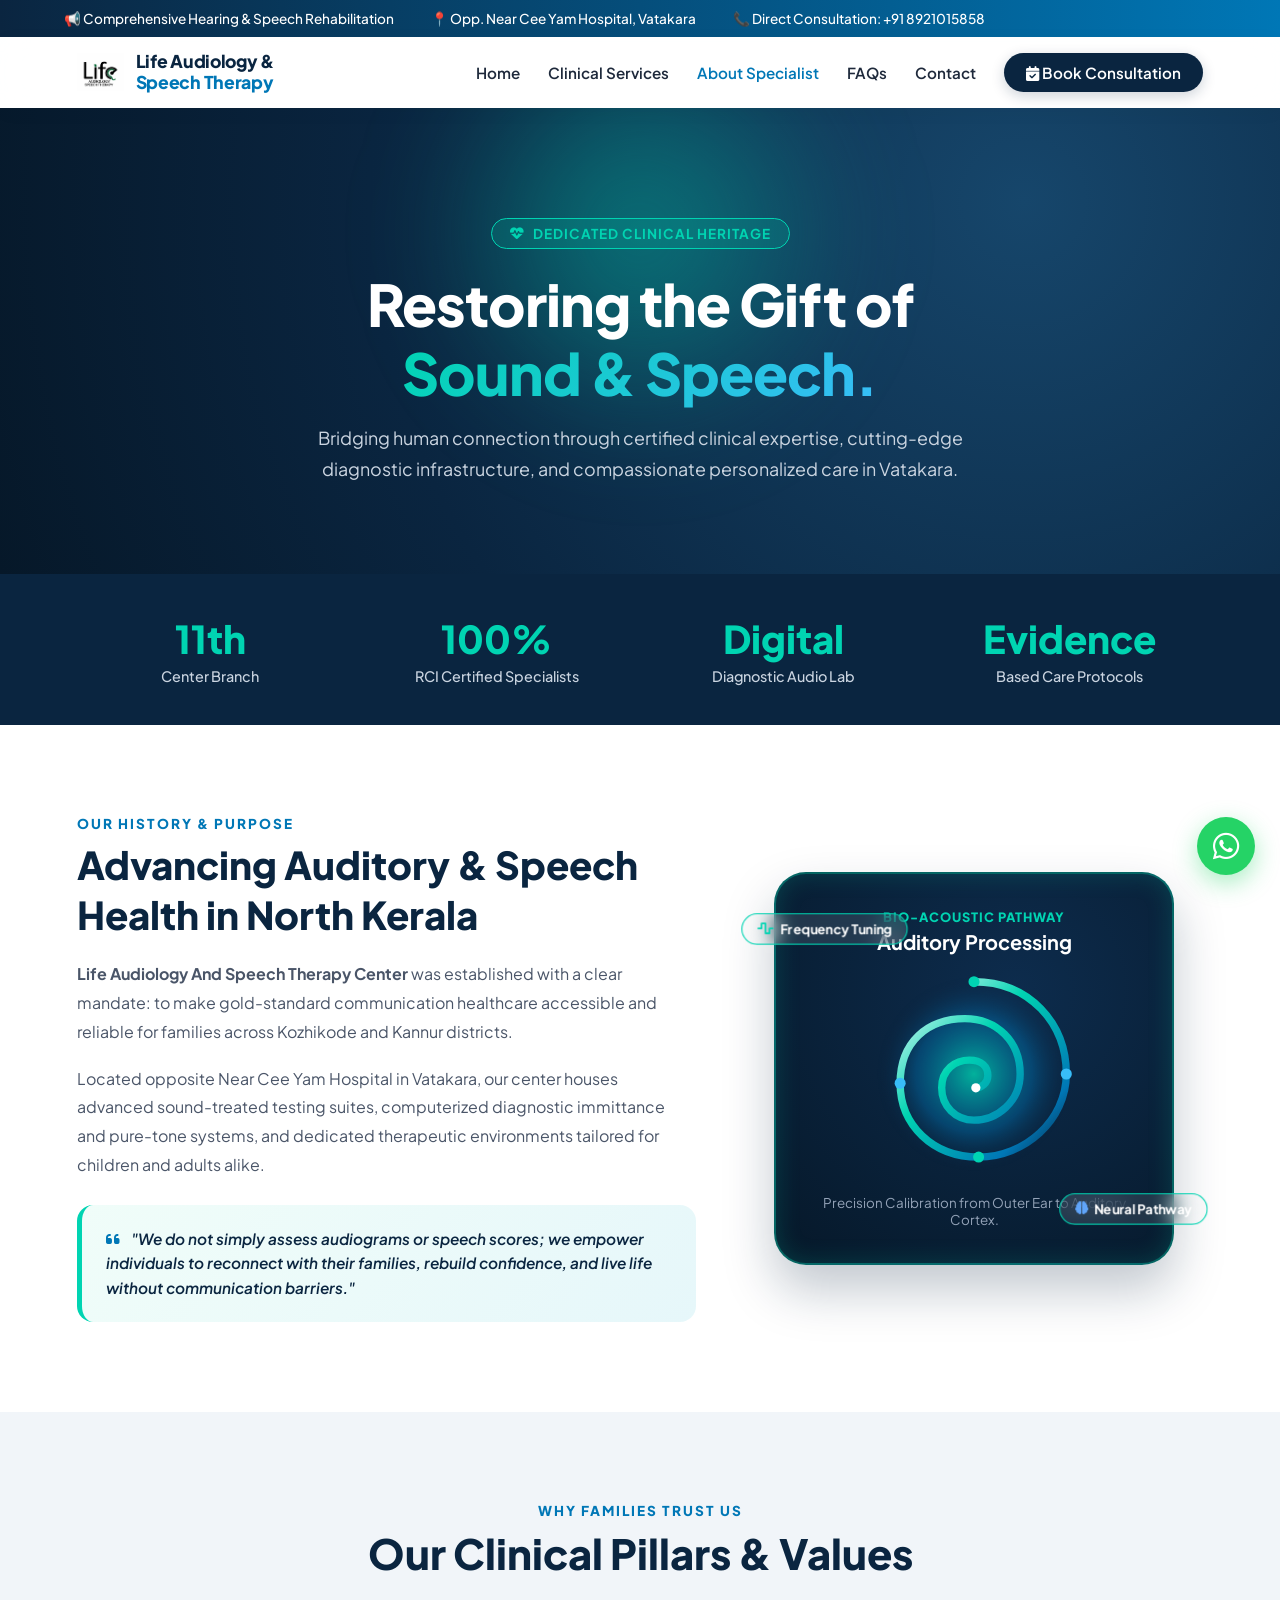
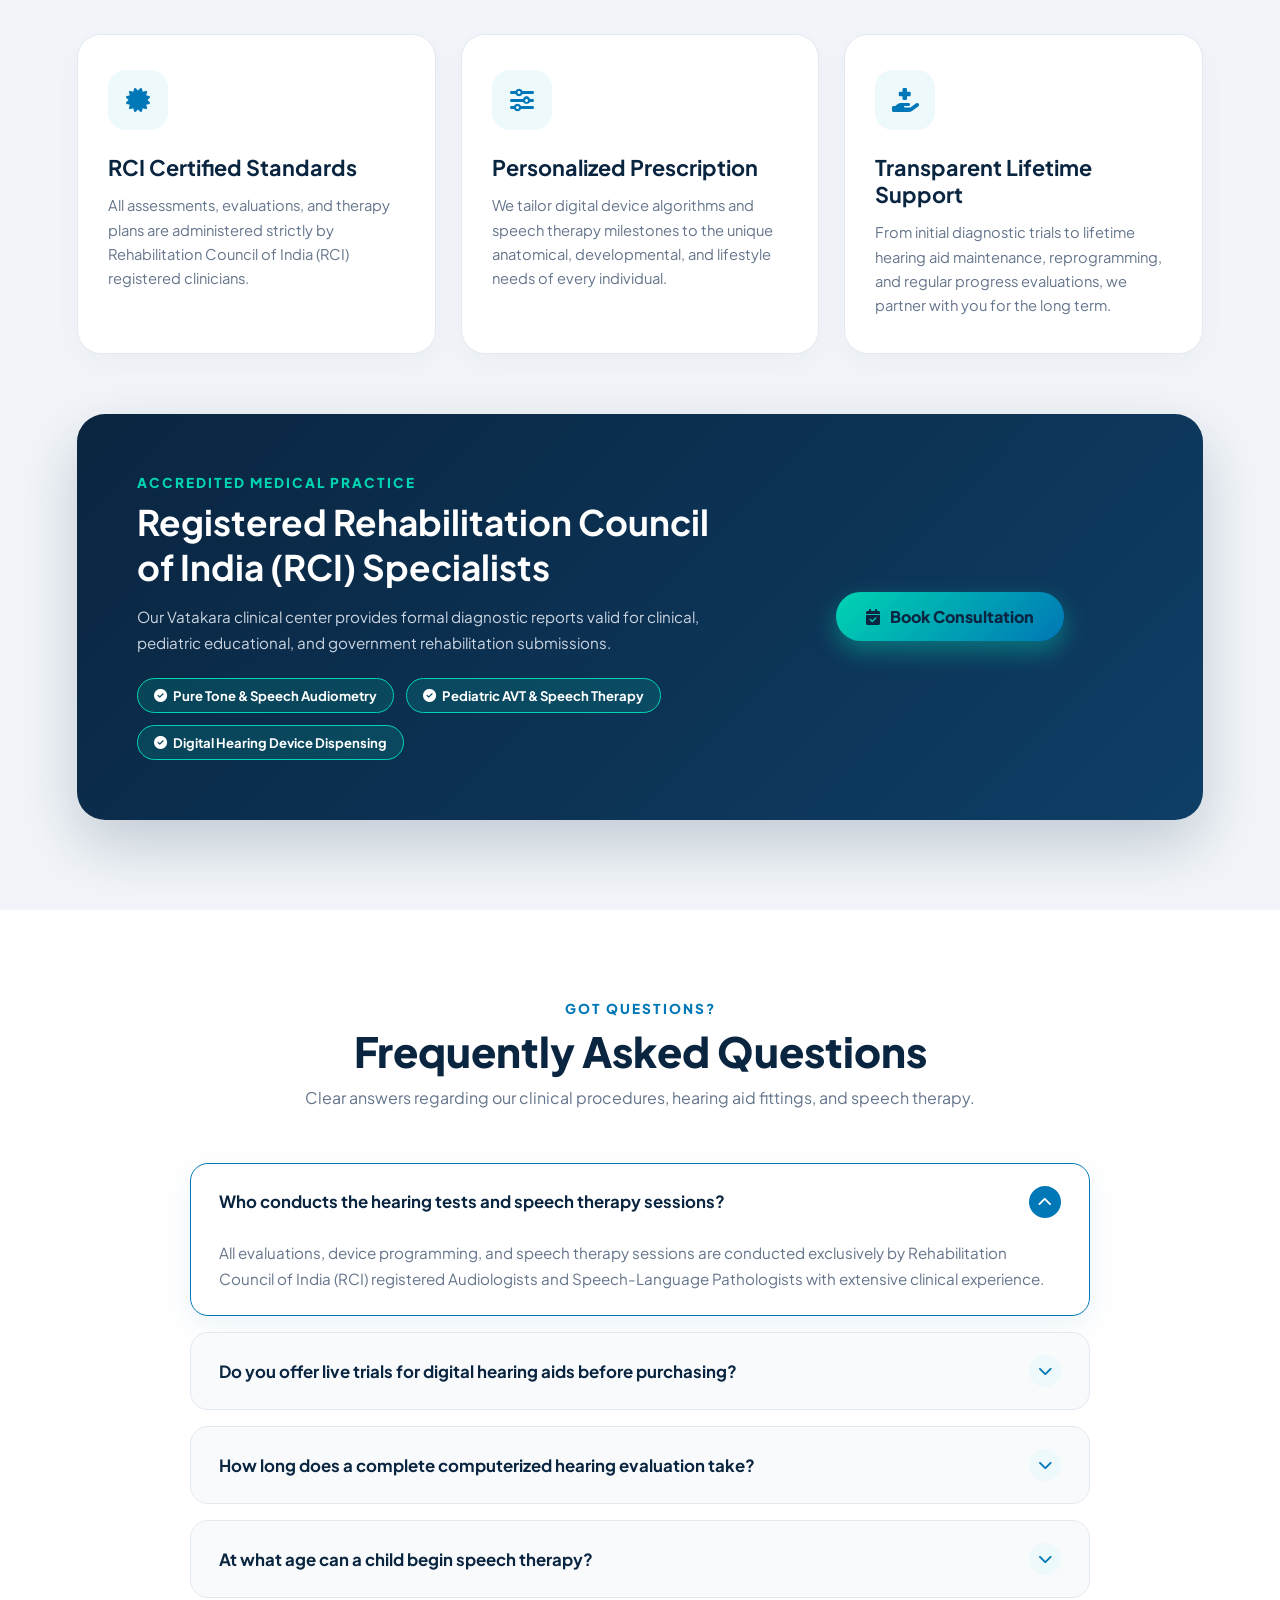
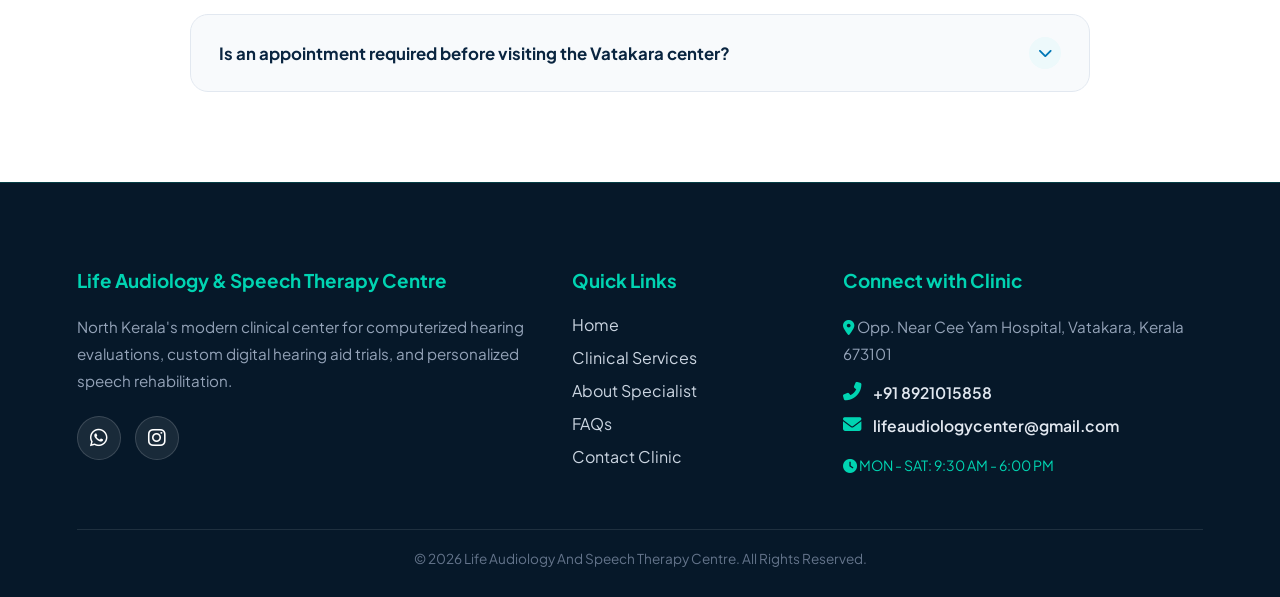
==== commit 8c347783: "Update about.html" ====
--- a/about.html
+++ b/about.html
@@ -9,14 +9,14 @@
     <meta name="description" content="Learn about Life Audiology near Cee Yam Hospital, Vatakara. RCI-certified specialists, state-of-the-art diagnostic labs, digital hearing aid trials, and pediatric speech therapy.">
     <meta name="keywords" content="About Life Audiology Vatakara, Audiologist in Vatakara, Speech Therapist Vatakara, RCI Certified Audiologist Kozhikode, Hearing Aid Center Cee Yam Hospital">
     <meta name="robots" content="index, follow">
-    <link rel="canonical" href="https://yourdomain.com/about.html">
+    <link rel="canonical" href="https://lifeaudiologyvatakara.in/about.html">
 
     <!-- Open Graph / WhatsApp / Social Share Tags -->
     <meta property="og:type" content="website">
-    <meta property="og:url" content="https://yourdomain.com/about.html">
+    <meta property="og:url" content="https://lifeaudiologyvatakara.in/about.html">
     <meta property="og:title" content="About Life Audiology & Speech Therapy Centre | Vatakara">
     <meta property="og:description" content="RCI-certified audiologists and speech-language pathologists providing trusted communication healthcare in North Kerala.">
-    <meta property="og:image" content="https://yourdomain.com/logo.png">
+    <meta property="og:image" content="https://lifeaudiologyvatakara.in/logo.png">
 
     <link rel="icon" type="image/png" href="favicon.png">
     <link href="https://unpkg.com/aos@2.3.1/dist/aos.css" rel="stylesheet">
@@ -792,10 +792,7 @@
 
 <!-- TOP ANNOUNCEMENT TICKER -->
 <div class="top-announcement-bar">
-    <div style="font-weight: 700; color: #FFD700;">
-        <i class="fas fa-check-circle"></i> NOW OPEN IN VATAKARA
-    </div>
-    <div class="ticker-wrap">
+       <div class="ticker-wrap">
         <div class="ticker">
             <span class="ticker-item">📢 Comprehensive Hearing & Speech Rehabilitation</span>
             <span class="ticker-item">📍 Opp. Near Cee Yam Hospital, Vatakara</span>
